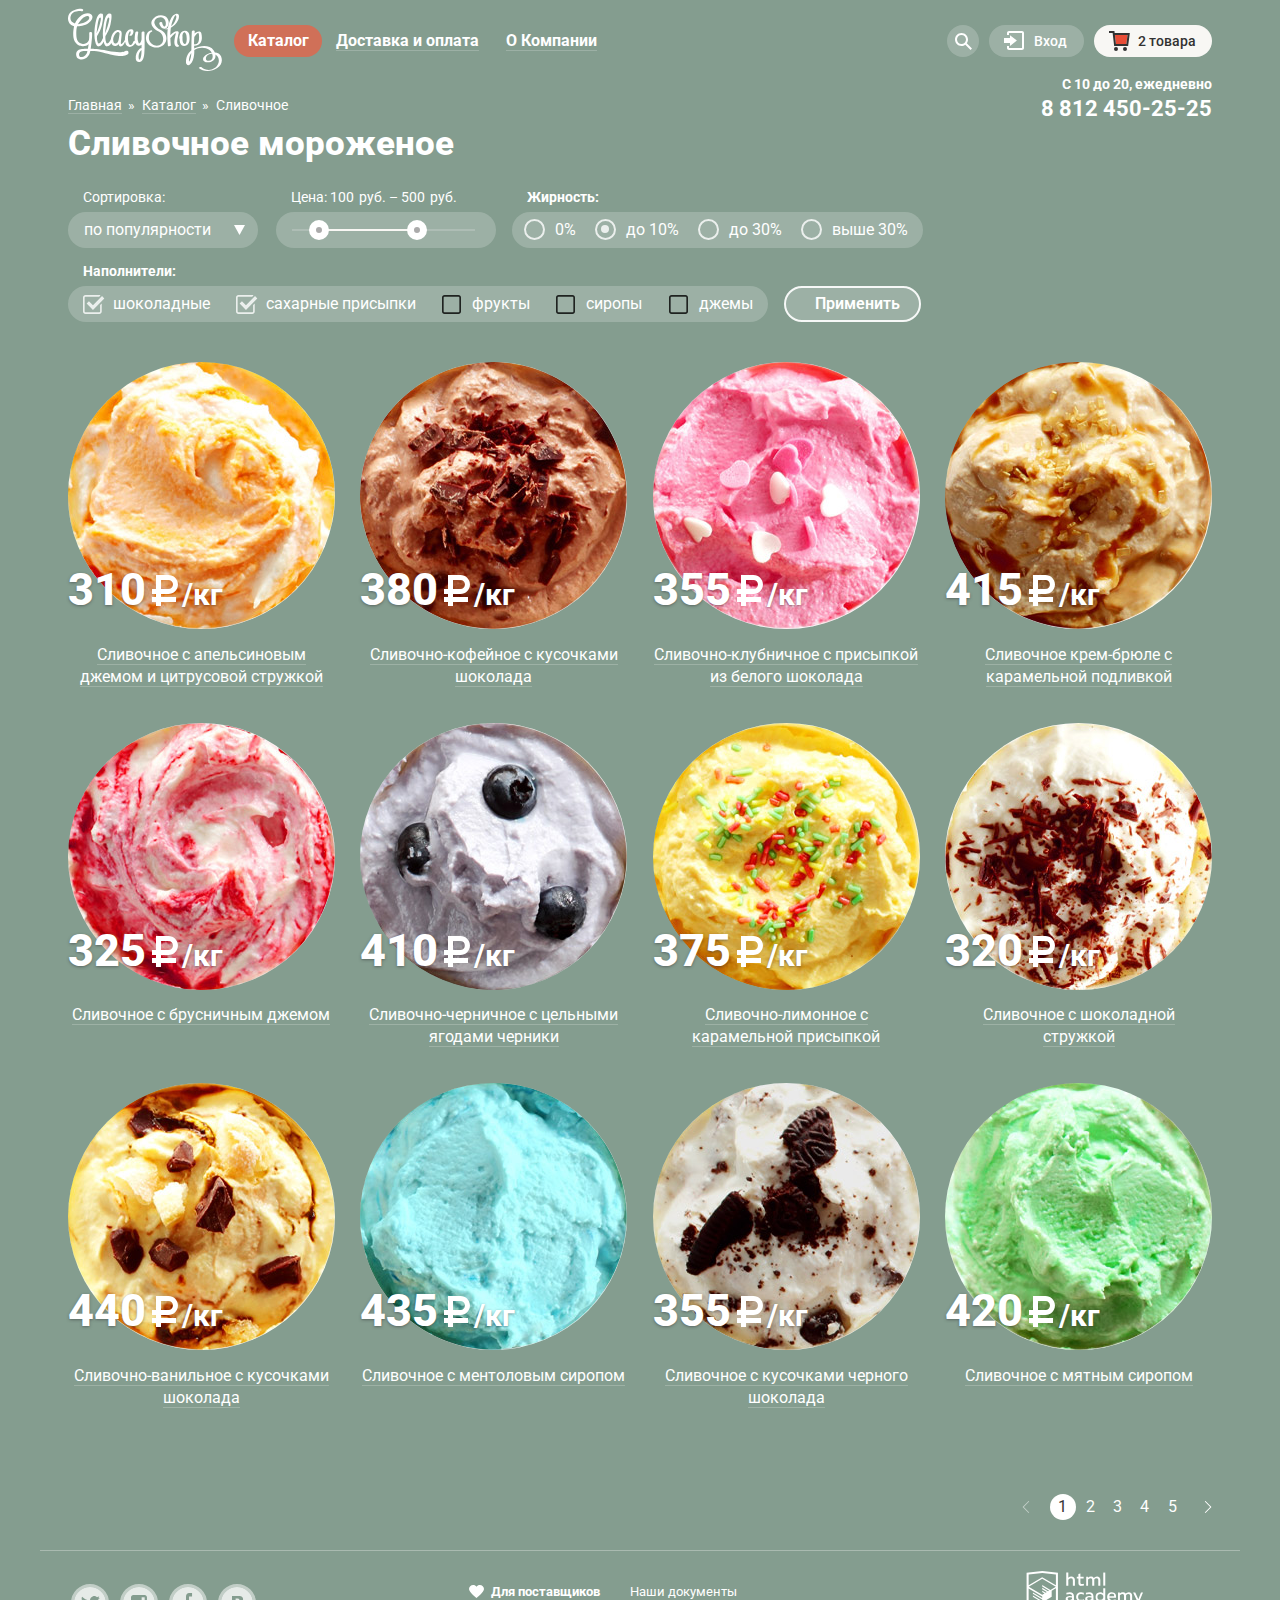
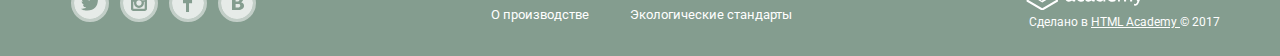
==== catalog.html @ 23036e8e "Updated the lightbox again" ====
<!DOCTYPE html>
<html lang="ru">

<head>
    <meta charset="UTF-8">
    <meta name="viewport" content="width=device-width, initial-scale=1.0">
    <meta http-equiv="X-UA-Compatible" content="ie=edge">
    <title>Глейси каталога товаров</title>
    <link rel="stylesheet" href="css/normalize.min.css">
    <link rel="stylesheet" href="css/style.css">
    <link href="https://fonts.googleapis.com/css?family=Roboto:400,500,700&amp;subset=cyrillic" rel="stylesheet">
</head>

<body class="catalog">
    <svg style="display: none">
        <defs>
            <symbol id="icon-search">
                <path d="M16.958,15.527L11.75,10.32C12.533,9.247,13,7.93,13,6.5C13,2.91,10.09,0,6.5,0S0,2.91,0,6.5
                                        S2.91,13,6.5,13c1.438,0,2.763-0.473,3.839-1.263l5.205,5.204L16.958,15.527z M6.5,11C4.019,11,2,8.981,2,6.5S4.019,2,6.5,2
                                        S11,4.019,11,6.5S8.981,11,6.5,11z" />
            </symbol>
            <symbol id="icon-login">
                <polygon points="6,14.875 12.917,9.5 6,4.125 6,7.042 -0.042,7.042 -0.042,11.959 6,11.959" />
                <path d="M18,0H5C3.9,0,3,0.9,3,2v2h2V2h13v15H5v-2H3v2c0,1.1,0.9,2,2,2h13c1.1,0,2-0.9,2-2V2C20,0.9,19.1,0,18,0z" />
            </symbol>
            <symbol id="icon-shopping-card">
                <polygon fill="#E84D37" points="5.888,4.031 6.922,13 17.372,13 18.548,4.031 " />
                <circle cx="6.984" cy="18" r="2" />
                <circle cx="15.984" cy="18" r="2" />
                <path d="M5.657,2.031L5.422,0H0v2h3.64l1.5,13h13.988l1.699-12.969H5.657z M17.372,13H6.922L5.888,4.031h12.66
                        L17.372,13z" />
            </symbol>
            <symbol id="icon-currency-rub">
                <path d="M11,21h7.451c5.247,0,9.5-4.253,9.5-9.5S23.698,2,18.451,2H11H7.379H6v14H2v5h4v3H2v5h4v4h5
                    v-4h15v-5H11V21z M11,7h7.451V6.97c2.501,0,4.529,2.028,4.529,4.53s-2.028,4.53-4.529,4.53V16H11V7z" />
            </symbol>
        </defs>
    </svg>
    <div class="site-wrapper">
        <header class="main-header">
            <div class="container">
                <nav class="main-nav">
                    <a href="index.html">
                        <img class="main-nav__logo" src="img/logo.svg" width="154" height="64" alt="Логотип GllacyShop">
                    </a>
                    <ul class="site-nav">
                        <li class="site-nav__item">
                            <a class="site-nav__link site-nav__link--current-page" href="catalog.html">
                                <span class="site-nav__link-text">Каталог</span>
                            </a>
                            <ul class="catalog-menu">
                                <li class="catalog__item">
                                    <a class="catalog__link-top" href="#">Новинки</a>
                                </li>
                                <li class="catalog__item">
                                    <a class="catalog__link catalog__link--onpage" href="#">Сливочное</a>
                                </li>
                                <li class="catalog__item">
                                    <a class="catalog__link" href="#">Щербеты</a>
                                </li>
                                <li class="catalog__item">
                                    <a class="catalog__link" href="#">Фруктовый лед</a>
                                </li>
                                <li class="catalog__item">
                                    <a class="catalog__link" href="#">Мелорин</a>
                                </li>
                            </ul>
                            <!-- END .catalog-menu -->
                        </li>
                        <!-- .END site-nav__menu-item -->
                        <li class="site-nav__item">
                            <a class="site-nav__link" href="#">
                                <span class="site-nav__link-text">Доставка и оплата</span>
                            </a>
                        </li>
                        <li class="site-nav__item">
                            <a class="site-nav__link" href="#">
                                <span class="site-nav__link-text">О Компании</span>
                            </a>
                        </li>
                    </ul>
                    <!-- END .site-nav -->
                    <ul class="user-nav">
                        <li class="user-nav__item">
                            <a href="#" class="user-nav__search">
                                <span class="visually-hidden">Открыть модальное окно поиска</span>
                                <svg class="icon-search" width="17px" height="17px">
                                    <use xlink:href="#icon-search"></use>
                                </svg>
                            </a>
                            <div class="user-nav__search-form">
                                <form action="#" class="site-search" method="get">
                                    <label for="site-search__input" class="visually-hidden">Поиск по сайту</label>
                                    <input class="site-search__input" id="site-search__input" type="text" placeholder="Что ищем?" name="search">
                                </form>
                            </div>
                        </li>
                        <!-- END .user-nav__item -->
                        <li class="user-nav__item">
                            <a class="user-nav__registration" href="#">
                                <svg class="icon-login" width="21px" height="19px">
                                    <use xlink:href="#icon-login"></use>
                                </svg>
                                Вход
                            </a>
                            <form action="#" class="user-nav__login" method="post">
                                <fieldset class="user-nav__fieldset">
                                    <legend class="visually-hidden">Логин - Регистрация</legend>
                                    <label for="user-nav__email" class="visually-hidden">Логин</label>
                                    <input class="user-nav__email" id="user-nav__email" type="email" name="email" placeholder="Электронная почта">
                                    <label for="user-nav__password" class="visually-hidden">Пароль</label>
                                    <input class="user-nav__password" id="user-nav__password" type="password" name="password" placeholder="Пароль">
                                    <div class="user-nav__action">
                                        <div>
                                            <button class="user-nav__send button user-nav__send--button" type="submit">Войти</button>
                                        </div>
                                        <div class="user-nav__links">
                                            <a class="user-nav__link" href="#">Забыли пароль?</a>
                                            <a class="user-nav__link" href="#">Новая регистрация</a>
                                        </div>
                                    </div>
                                    <!-- END .user-nav__action -->
                                </fieldset>
                            </form>
                            <!-- END .user-nav__login -->
                        </li>
                        <!-- END .user-nav__item -->
                        <li class="user-nav__item">
                                <a class="shopping-card shopping-card--full" href="#">
                                    <svg class="icon-shopping-card"  width="22px" height="20px">
                                        <use xlink:href="#icon-shopping-card"></use>
                                    </svg>
                                    2 товара
                                </a>
                                <form action="#" class="shopping-card__form" method="post">
                                    <ul class="shopping-card__list">
                                        <li class="shopping-card__item">
                                            <input type="hidden" name="product-id[]">
                                            <button class="shopping-card__item-remove">
                                                <span class="visually-hidden">Удалить из корзины</span>
                                            </button>
                                            <img class="shopping-card__item-img" src="img/icecream-small-1.jpg" width="33" height="33" alt="Пломбир с апельсиновым джемом">
                                            <div class="shopping-card__item-description">Пломбир с апельсиновым джемом</div>
                                            <div class="shopping-card__item-price-weight">1,5 кг х
                                                <span class="shopping-card__item-price-weight--rub">200 руб.</span>
                                            </div>
                                            <div class="shopping-card__item-price">300 руб.</div>
                                        </li>
                                        <li class="shopping-card__item">
                                            <input type="hidden" name="product-id[]">
                                            <button class="shopping-card__item-remove">
                                                <span class="visually-hidden">Удалить из корзины</span>
                                            </button>
                                            <img class="shopping-card__item-img" src="img/icecream-small-2.jpg" width="33" height="33" alt="Клубничный пломбир с присыпкой из белого шоколада">
                                            <span class="shopping-card__item-description">Клубничный пломбир с присыпкой из белого шоколада</span>
                                            <span class="shopping-card__item-price-weight">1,5 кг х
                                                <span class="shopping-card__item-price-weight--rub">300 руб.</span>
                                            </span>
                                            <span class="shopping-card__item-price">450 руб.</span>
                                        </li>
                                    </ul>
                                    <div class="shoping-card__totals">
                                        <div class="shoping-card__total">Итого: 750 руб.</div>
                                        <button class="shopping-card__order button" type="submit">Оформить заказ</button>
                                    </div>
                                </form>
                                <!-- END .shopping-card__form -->
                        </li>
                        <!-- END .user-nav__item -->
                    </ul>
                    <!-- END .user-nav -->
                </nav>
                <!-- END .main-nav -->
                <div class="contacts">
                    <p class="contacts__work-time">С 10 до 20, ежедневно</p>
                    <div class="contacts__container">
                        <ul class="bread-crumbs">
                            <li class="bread-crumbs__item">
                                <a class="bread-crumbs__link" href="index.html">Главная</a>
                            </li>
                            <li class="bread-crumbs__item">
                                <a class="bread-crumbs__link" href="catalog.html">Каталог</a>
                            </li>
                            <li class="bread-crumbs__item">Сливочное</li>
                        </ul>
                        <a class="contacts__phone-num"  href="tel:8-812-450-25-25">8 812 450-25-25</a>
                    </div>
                </div>
                <!-- END .bread-crumbs -->
                <!-- END .contacts -->
            </div>
            <!-- END .container -->
        </header>
        <!-- END .main-header -->
        <main class="container">
            <h1 class="catalog-header">Сливочное мороженое</h1>
            <form class="filters" action="#" method="get">
                <div class="filters-container">
                    <h2 class="visually-hidden">Фильтры товаров</h2>
                    <div class="filters__sort-order">
                        <label class="filter__sort-label" for="sort">Сортировка:</label>
                        <select class="filter__sort-select" id="sort" name="sort">
                            <option value="popularity" selected>по популярности</option>
                            <option value="price-asc">сначала недорогие</option>
                            <option value="price-desc">сначала дорогие</option>
                            <option value="fat-percentage">по жирности</option>
                        </select>
                    </div>
                    <!-- END .filters__sort-order -->
                    <div class="filters__price">
                        <div class="filters__price-header">Цена:
                            <input class="filters__header-price-min" type="text" value="100" name="header-price-min"> руб. –
                            <input class="filters__header-price-max" type="text" value="500" name="header-price-max"> руб.
                        </div>
                        <div class="filters__price-range">
                            <span class="filter__price-min" role="slider" aria-valuenow="100" aria-valuemin="1" aria-valuemax="1000" tabindex="0"></span>
                            <span class="filter__price-max" role="slider" aria-valuenow="500" aria-valuemin="1" aria-valuemax="1000" tabindex="0"></span>
                        </div>
                        <label class="visually-hidden">
                            Минимальная цена
                            <input type="hidden" name="price-min" value="100">
                        </label>
                        <label class="visually-hidden">
                            Максимальная цена
                            <input type="hidden" name="price-max" value="500">
                        </label>
                    </div>
                    <!-- END .filters__price -->
                    <div class="filters__fat-percentage fat-percentage">
                        <h2 class="fat-percentage__header">Жирность:</h2>
                        <div class="fat-percentage__container">
                            <input class="fat-percentage__radio visually-hidden" id="percentage0" type="radio" name="percentage" value="0" tabindex="-1">
                            <label class="fat-percentage__label" for="percentage0" tabindex="0">0%</label>
                            <input class="fat-percentage__radio visually-hidden" id="percentage10" type="radio" name="percentage" value="10" tabindex="-1"
                                checked>
                            <label class="fat-percentage__label" for="percentage10" tabindex="0">до 10%</label>
                            <input class="fat-percentage__radio visually-hidden" id="percentage30" type="radio" name="percentage" value="30" tabindex="-1">
                            <label class="fat-percentage__label" for="percentage30" tabindex="0">до 30%</label>
                            <input class="fat-percentage__radio visually-hidden" id="percentage31" type="radio" name="percentage" value="31" tabindex="-1">
                            <label class="fat-percentage__label" for="percentage31" tabindex="0">выше 30%</label>
                        </div>
                    </div>
                    <!-- END .filters__percentage -->
                    <div class="filters__ingredients ingredients">
                        <h2 class="ingredients__header">Наполнители:</h2>
                        <div class="ingredients__container">
                            <input class="ingredients__checkbox visually-hidden" id="chocolate" type="checkbox" name="ingredients[]" value="шоколадные"
                                tabindex="-1" checked>
                            <label class="ingredients__label" for="chocolate" tabindex="0">шоколадные</label>
                            <input class="ingredients__checkbox visually-hidden" id="sugar" type="checkbox" name="ingredients[]" value="сахарные присыпки"
                                tabindex="-1" checked>
                            <label class="ingredients__label" for="sugar" tabindex="0">сахарные присыпки</label>
                            <input class="ingredients__checkbox visually-hidden" id="fruits" type="checkbox" name="ingredients[]" value="фрукты" tabindex="-1">
                            <label class="ingredients__label" for="fruits" tabindex="0">фрукты</label>
                            <input class="ingredients__checkbox visually-hidden" id="sirope" type="checkbox" name="ingredients[]" value="сиропы" tabindex="-1">
                            <label class="ingredients__label" for="sirope" tabindex="0">сиропы</label>
                            <input class="ingredients__checkbox visually-hidden" id="jam" type="checkbox" name="ingredients[]" value="джемы" tabindex="-1">
                            <label class="ingredients__label" for="jam" tabindex="0">джемы</label>
                        </div>
                    </div>
                    <!-- END .filters__ingredients -->
                    <div class="filter__apply-container">
                        <button class="filter__apply" type="submit">Применить</button>
                    </div>
                </div>
            </form>
            <!-- END .filter -->
            <section class="products">
                <h2 class="visually-hidden">Каталог мороженого</h2>
                <ul class="products_list">
                    <li class="product__item">
                        <div class="product__content">
                            <img class="product__img" src="img/catalog-1-1.jpg" alt="Сливочное с апельсиновым джемом и цитрусовой стружкой" width="267"
                                height="267">
                            <p class="product__price">
                                <span class="product__price-text">310</span>
                                <svg class="icon-currency-rub">
                                    <use xlink:href="#icon-currency-rub"></use>
                                </svg>
                                <span class="product__weight">/кг</span>
                            </p>
                            <a class="product__link" href="#">
                                <span class="product__link--decor">Сливочное с апельсиновым джемом и цитрусовой стружкой</span>
                            </a>
                        </div>
                        <div class="product__lightbox">
                            <button class="button product__quick-view">Быстрый просмотр</button>
                        </div>
                    </li>
                    <!-- END .product -->
                    <li class="product__item">
                            <div class="product__content">
                            <img class="product__img" src="img/catalog-1-2.jpg" alt="Сливочно-кофейное с кусочками шоколада" width="267" height="267">
                            <p class="product__price">
                                <span class="product__price-text">380</span>
                                <svg class="icon-currency-rub">
                                    <use xlink:href="#icon-currency-rub"></use>
                                </svg>
                                <span class="product__weight">/кг</span>
                            </p>
                            <a class="product__link" href="#"><span class="product__link--decor">Сливочно-кофейное с кусочками шоколада</span></a>
                            </div>
                            <div class="product__lightbox">
                                <button class="button product__quick-view">Быстрый просмотр</button>
                            </div>
                        </li>
                        <!-- END .product -->
                        <li class="product__item">
                            <div class="product__content">
                            <img class="product__img" src="img/catalog-1-3.jpg" alt="Сливочно-клубничное с присыпкой из белого шоколада" width="267"
                                height="267">
                            <p class="product__price">
                                <span class="product__price-text">355</span>
                                <svg class="icon-currency-rub">
                                    <use xlink:href="#icon-currency-rub"></use>
                                </svg>
                                <span class="product__weight">/кг</span>
                            </p>
                            <a class="product__link" href="#"><span class="product__link--decor">Сливочно-клубничное с присыпкой из белого шоколада</span></a>
                            </div>
                            <div class="product__lightbox">
                                <button class="button product__quick-view">Быстрый просмотр</button>
                            </div>
                        </li>
                        <!-- END .product -->
                        <li class="product__item">
                            <div class="product__content">
                            <img class="product__img" src="img/catalog-1-4.jpg" alt="Сливочное крем-брюле с карамельной подливкой" width="267" height="267">
                            <p class="product__price">
                                <span class="product__price-text">415</span>
                                <svg class="icon-currency-rub">
                                    <use xlink:href="#icon-currency-rub"></use>
                                </svg>
                                <span class="product__weight">/кг</span>
                            </p>
                            <a class="product__link" href="#"><span class="product__link--decor">Сливочное крем-брюле с карамельной подливкой</span></a>
                            </div>
                            <div class="product__lightbox">
                                <button class="button product__quick-view">Быстрый просмотр</button>
                            </div>
                        </li>
                        <!-- END .product -->
                        <li class="product__item">
                                <div class="product__content">
                                <img class="product__img" src="img/catalog-2-1.jpg" alt="Сливочное с брусничным джемом" width="267" height="267">
                                <p class="product__price">
                                    <span class="product__price-text">325</span>
                                    <svg class="icon-currency-rub">
                                        <use xlink:href="#icon-currency-rub"></use>
                                    </svg>
                                    <span class="product__weight">/кг</span>
                                </p>
                                <a class="product__link" href="#"><span class="product__link--decor">Сливочное с брусничным джемом</span></a>
                                </div>
                                <div class="product__lightbox">
                                    <button class="button product__quick-view">Быстрый просмотр</button>
                                </div>
                            </li>
                            <!-- END .product -->
                            <li class="product__item">
                                <div class="product__content">
                                <img class="product__img" src="img/catalog-2-2.jpg" alt="Сливочно-черничное с цельными ягодами черники" width="267" height="267">
                                <p class="product__price">
                                    <span class="product__price-text">410</span>
                                    <svg class="icon-currency-rub">
                                        <use xlink:href="#icon-currency-rub"></use>
                                    </svg>
                                    <span class="product__weight">/кг</span>
                                </p>
                                <a class="product__link" href="#"><span class="product__link--decor">Сливочно-черничное с цельными ягодами черники</span></a>
                                </div>
                                <div class="product__lightbox">
                                    <button class="button product__quick-view">Быстрый просмотр</button>
                                </div>
                            </li>
                            <!-- END .product -->
                            <li class="product__item">
                                <div class="product__content">
                                <img class="product__img" src="img/catalog-2-3.jpg" alt="Сливочно-лимонное с карамельной присыпкой" width="267" height="267">
                                <p class="product__price">
                                    <span class="product__price-text">375</span>
                                    <svg class="icon-currency-rub">
                                        <use xlink:href="#icon-currency-rub"></use>
                                    </svg>
                                    <span class="product__weight">/кг</span>
                                </p>
                                <a class="product__link" href="#"><span class="product__link--decor">Сливочно-лимонное с карамельной присыпкой</span></a>
                                </div>
                                <div class="product__lightbox">
                                    <button class="button product__quick-view">Быстрый просмотр</button>
                                </div>
                            </li>
                            <!-- END .product -->
                            <li class="product__item">
                                <div class="product__content">
                                <img class="product__img" src="img/catalog-2-4.jpg" alt="Сливочное с шоколадной стружкой" width="267" height="267">
                                <p class="product__price">
                                    <span class="product__price-text">320</span>
                                    <svg class="icon-currency-rub">
                                        <use xlink:href="#icon-currency-rub"></use>
                                    </svg>
                                    <span class="product__weight">/кг</span>
                                </p>
                                <a class="product__link" href="#"><span class="product__link--decor">Сливочное с шоколадной стружкой</span></a>
                                </div>
                                <div class="product__lightbox">
                                    <button class="button product__quick-view">Быстрый просмотр</button>
                                </div>
                            </li>
                            <!-- END .product -->
                              <!-- END .product -->
                    <li class="product__item">
                            <div class="product__content">
                            <img class="product__img" src="img/catalog-3-1.jpg" alt="Сливочно-ванильное с кусочками шоколада" width="267" height="267">
                            <p class="product__price">
                                <span class="product__price-text">440</span>
                                <svg class="icon-currency-rub">
                                    <use xlink:href="#icon-currency-rub"></use>
                                </svg>
                                <span class="product__weight">/кг</span>
                            </p>
                            <a class="product__link" href="#"><span class="product__link--decor">Сливочно-ванильное с кусочками шоколада</span></a>
                            </div>
                            <div class="product__lightbox">
                                <button class="button product__quick-view">Быстрый просмотр</button>
                            </div>
                        </li>
                        <!-- END .product -->
                        <li class="product__item">
                            <div class="product__content">
                            <img class="product__img" src="img/catalog-3-2.jpg" alt="Сливочноe с ментоловым сиропом" width="267" height="267">
                            <p class="product__price">
                                <span class="product__price-text">435</span>
                                <svg class="icon-currency-rub">
                                    <use xlink:href="#icon-currency-rub"></use>
                                </svg>
                                <span class="product__weight">/кг</span>
                            </p>
                            <a class="product__link" href="#"><span class="product__link--decor">Сливочноe с ментоловым сиропом</span></a>
                            </div>
                            <div class="product__lightbox">
                                <button class="button product__quick-view">Быстрый просмотр</button>
                            </div>
                        </li>
                        <!-- END .product -->
                        <li class="product__item">
                            <div class="product__content">
                            <img class="product__img" src="img/catalog-3-3.jpg" alt="Сливочное с кусочками черного шоколада" width="267" height="267">
                            <p class="product__price">
                                <span class="product__price-text">355</span>
                                <svg class="icon-currency-rub">
                                    <use xlink:href="#icon-currency-rub"></use>
                                </svg>
                                <span class="product__weight">/кг</span>
                            </p>
                            <a class="product__link" href="#"><span class="product__link--decor">Сливочное с кусочками черного шоколада</span></a>
                            </div>
                            <div class="product__lightbox">
                                <button class="button product__quick-view">Быстрый просмотр</button>
                            </div>
                        </li>
                        <!-- END .product -->
                        <li class="product__item">
                            <div class="product__content">
                            <img class="product__img" src="img/catalog-3-4.jpg" alt="Сливочное с мятным сиропом" width="267" height="267">
                            <p class="product__price">
                                <span class="product__price-text">420</span>
                                <svg class="icon-currency-rub">
                                    <use xlink:href="#icon-currency-rub"></use>
                                </svg>
                                <span class="product__weight">/кг</span>
                            </p>
                            <a class="product__link" href="#"><span class="product__link--decor">Сливочное с мятным сиропом</span></a>
                            </div>
                            <div class="product__lightbox">
                                <button class="button product__quick-view">Быстрый просмотр</button>
                            </div>
                        </li>
                        <!-- END .product -->

                </ul>
                <!-- END .products -->
            </section>
            <!-- END .catalog -->
            <div class="pagination-container">
                <ul class="pagination">
                    <li class="pagination__item pagination__item--active">
                        <a class="pagination__link pagination__prev" href="#">&nbsp;</a>
                    </li>
                    <li class="pagination__item pagination__item--active">
                        <a class="pagination__link pagination__link--active" href="#">1</a>
                    </li>
                    <li class="pagination__item">
                        <a class="pagination__link" href="#">2</a>
                    </li>
                    <li class="pagination__item">
                        <a class="pagination__link" href="#">3</a>
                    </li>
                    <li class="pagination__item">
                        <a class="pagination__link" href="#">4</a>
                    </li>
                    <li class="pagination__item">
                        <a class="pagination__link" href="#">5</a>
                    </li>
                    <li class="pagination__item">
                        <a class="pagination__link pagination__next" href="#">&nbsp;</a>
                    </li>
                </ul>
                <!-- END .pagination -->
            </div>
        </main>
        <!-- END .container -->
        <footer class="main-footer container">
            <ul class="social">
                <li class="social__item">
                    <a class="social__link" href="vk.com">
                        <span class="visually-hidden">Twitter</span>
                        <img class="social-icon" src="img/twitter.svg" alt="twitter icon" width="32" height="32">
                    </a>
                </li>
                <li class="social__item">
                    <a class="social__link" href="instagram.com">
                        <span class="visually-hidden">Instagram</span>
                        <img class="social-icon" src="img/instagram.svg" alt="instagram icon" width="32" height="32">
                    </a>
                </li>
                <li class="social__item">
                    <a class="social__link" href="facebook.com">
                        <span class="visually-hidden">Facebook</span>
                        <img class="social-icon" src="img/facebook.svg" alt="facebook icon" width="32" height="32">
                    </a>
                </li>
                <li class="social__item">
                    <a class="social__link" href="blogger.com">
                        <span class="visually-hidden">Blogger</span>
                        <img class="social-icon" src="img/blogger.svg" alt="blogger icon" width="32" height="32">
                    </a>
                </li>
            </ul>
            <!-- END .social -->
            <div class="about-us">
                <div class="about-us__column">
                    <a class="about-us__link about-us__text--vendor" href="#">Для поставщиков</a>
                    <a class="about-us__link" href="#">О производстве</a>
                </div>
                <div class="about-us__column">
                    <a class="about-us__link" href="#">Наши документы</a>
                    <a class="about-us__link" href="#">Экологические стандарты</a>
                </div>
            </div>
            <!-- END .about-us -->
            <div class="copyright">
                <a class="copyright__logo" href="https://htmlacademy.ru/intensive/htmlcss">
                    <img class="copyright__img" src="img/htmlacademy.svg" width="122" height="39" alt="HTML Academy logo">
                </a>
                <p class="copyright__text">Сделано в
                    <a class="copyright__link" href="https://htmlacademy.ru/intensive/htmlcss">HTML Academy </a>&copy; 2017</p>
            </div>
            <!-- END .copyright -->
        </footer>
        <!-- END .main-footer -->
        <script src="js/script.min.js"></script>
    </div>
    <!-- END .site-wrapper -->
</body>

</html>
---- css/style.css ----
/**
* General
*/
* {
    box-sizing: border-box;
}

body {
    font-family: "Roboto", Arial, Helvetica, sans-serif;
}

img {
    max-width: 100%;
    height: auto;
}

.site-wrapper {
    max-width: 1200px;
    margin: 0 auto;
}

.site-background1 {
    background: url('../img/icecream1-banner.png') no-repeat top center;
    background-color: #849d8f;
    transition: background-image .5s ease,background-color .5s ease;
}

.site-background2 {
    background: url('../img/icecream2-banner.png') no-repeat top center;
    background-color: #8996a6;
    transition: background-image .5s ease,background-color .5s ease;
}

.site-background3 {
    background: url('../img/icecream3-banner.png') no-repeat top center;
    background-color: #9d8b84;
    transition: background-image .5s ease,background-color .5s ease;
}

.catalog {
    background-color: #849d8f;
}

.visually-hidden:not(:focus):not(:active),
input[type="checkbox"].visually-hidden,
input[type="radio"].visually-hidden {
    position: absolute;

    width: 1px;
    height: 1px;
    margin: -1px;
    border: 0;
    padding: 0;

    white-space: nowrap;

    clip-path: inset(100%);
    clip: rect(0, 0, 0, 0);
    overflow: hidden;
}

.container {
    padding: 0 2.3%;
}

.button {
    font-weight: bold;
    color: #fff;
    text-decoration: none;
    border-radius: 35px;
    display: inline-block;
    text-shadow: 0 2px 5px rgba(160,32,11,.76);
    background: #f26843;
    background: linear-gradient(to bottom,#f26843 0%,#e74a35 100%);
    box-shadow: 0 2px 2px rgba(172,16,0,.64);
    border: 0;
    cursor: pointer;
}

.button:hover {
    background: linear-gradient(to bottom,#f58669 0%,#ec6f5e 100%);
    box-shadow: 0 2px 2px #ac1000;
}

.button:active {
    background: linear-gradient(to bottom,#d84732 0%,#e1613e 100%);
    box-shadow: inset 0 2px 2px #ac1000;
}

/**
* Header
*/
.main-header {
    padding-top: 6px;
}

.main-header .container {
    display: flex;
    flex-direction: column;
}

/**
* Logo
*/
.main-nav {
    display: flex;
    align-content: center;
}

.main-nav__logo {
    width: 154px;
    height: 64px;
    margin-right: 12px;
    margin-top: 2px;
}

/**
* Site navigation
*/
.site-nav, 
.catalog-menu,
.user-nav {
    list-style: none;
    padding: 0;
    margin: 0;
    /*list-style-image: url(data:0);*/
}

.site-nav {
    width: 400px;
    font-size: 16px;
    line-height: 18px;
    font-weight: bold;
    display: flex;
    align-items: center;
}

.site-nav__link {
    color: #fff;
    text-decoration: none;
    padding: 7px 13px 7px 14px;
    border-radius: 25px;
    display: block;
}

.catalog__link--onpage {
    color: #fff;
    background: #d07058;
}

.site-nav__link-text {
    border-bottom: 1px solid rgba(255, 255, 255, 0.2);
}

.site-nav__item {
    position: relative;
    padding: 15px 0;
}

.site-nav__item:hover .site-nav__link {
    color: #323232;
    background-color: rgba(248, 247, 244, 0.988);
    text-decoration: none;
}

.site-nav__link:active {
    color: #323232;
    background-color: rgba(248, 247, 244, 0.988);
    padding: 7px 13px;
    border-radius: 25px;
    text-decoration: none;
    box-shadow: inset 0 2px 1px #696969;
}


.catalog .site-nav__link--current-page {
    background-color: #d07058;
    color: #fff;
}

.site-nav__link--current-page .site-nav__link-text {
    border: 0;
}

.catalog-menu {
    width: 143px;
    position: absolute;
    font-size: 14px;
    line-height: 16px;
    background-color: #f8f7f4;
    box-shadow: 0px 20px 20px 0px rgba(0, 0, 0, 0.4);
    top: 55px;
    left: -8px;
    border-radius: 5px;
    z-index: 2;
    padding-bottom: 8px;
    display: none;
}

.site-nav__item:hover .catalog-menu,
 .site-nav__item--active .catalog-menu
{
    display: block;
}

.catalog__link-top,
.catalog__link {
    display: block;
    font-size: 14px;
    line-height: 16px;
    text-decoration: none;
    color: #323232;
}

.catalog__link-top {
    font-weight: 700;
    padding: 9px 0 12px 0px;
    border-bottom: 1px solid #d1d0ce;
    margin: 0 11px;
    padding-left: 9px;
}

.catalog .catalog__link-top  {
    border-bottom: 0;
}

.catalog__link {
    font-weight: 400;
    padding: 8px 20px 8px 20px;
}


.catalog__link:hover {
    background-color: #fbded7;
}

.catalog__link:active {
    background-color: #f6b5a5;
}

/**
* User navigation
*/
.user-nav {
    display: flex;
    margin-left: auto;
    align-items: center;
}

.user-nav__item {
    font-size: 0;
    padding: 15px 0;
    position: relative;
}

.user-nav__item:nth-of-type(2) {
    margin: 0 10px;
}

.user-nav__search {
    border-radius: 50%;
    width: 32px;
    height: 32px;
    display: inline-block;
    background-color: rgba(255, 255, 255, 0.2);
    border: 0;
    position: relative;
    text-align: center;
    vertical-align: center;
}

.user-nav__item:hover .user-nav__search {
    background-color: #f8f7f4;
}

.user-nav__item:hover  .icon-search {
    fill: #000;
}

.icon-search {
    position: absolute;
    left: 8px;
    top: 8px;
    fill: #fff;
}

.user-nav__search-form {
    position: absolute;
    width: 340px;
    top: 55px;
    left: -305px;
    padding: 20px 15px;
    background-color: #f8f7f4;
    border-radius: 5px;
    display: none;
    box-shadow: 0px 20px 20px 0px rgba(0, 0, 0, 0.4);
    font-size: 14px;
    line-height: 24px;
}

.user-nav__item:hover .user-nav__search-form,
.user-nav__item--active .user-nav__search-form {
    display: block;
}

.site-search__input {
    width: 100%;
    padding: 9px 15px;
    border-radius: 5px;
    border: 1px solid #d3d3d2;
}

.site-search__input:hover {
    border-color: #c7c6c5;
    -webkit-box-shadow: inset 0 0 0 1px #c7c6c5;
    box-shadow: inset 0 0 0 1px #c7c6c5;
}


.user-nav__registration {
    display: block;
    padding: 8px 17px 8px 45px;;
    font-size: 14px;
    line-height: 16px;
    font-weight: 500;
    color: #fff;
    border-radius: 20px;
    background-color: rgba(255, 255, 255, 0.2);
    text-decoration: none;
    position: relative;
}

.user-nav__item:hover .user-nav__registration {
    color: #323232;
    background-color: #f7f6f3
}

.user-nav__item:hover .icon-login {
    fill: #000;
}

.icon-login {
    position: absolute;
    fill: #fff;
    left: 15px;
    top: 6px;
}

.user-nav__login {
    position: absolute;
    top: 55px;
    left: -186px;
    width: 278px;
    padding: 20px 17px 20px 19px;
    background-color: #f8f7f4;
    border-radius: 5px;
    color: #fff;
    z-index: 1;
    display: none;
}

.user-nav__item--active .user-nav__login,
.user-nav__item:hover .user-nav__login {
    display: block;
}

.user-nav__fieldset {
    border: 0;
    padding: 0;
}

.user-nav__email,
.user-nav__password {
    padding: 9px 14px;
    width: 100%;
    border-radius: 5px;
    border: 1px solid  #d3d3d2;
    font-size: 14px;
    margin-bottom: 20px;
}

.user-nav__email:hover,
.user-nav__password:hover {
    border-color: #c7c6c5;
    -webkit-box-shadow: inset 0 0 0 1px #c7c6c5;
    box-shadow: inset 0 0 0 1px #c7c6c5;
}

.user-nav__action {
    display: flex;
}

.user-nav__send--button {
    padding: 10px 25px;
    margin-right: 10px;
    font-size:18px;
    line-height: 24px;
}

.user-nav__links {
    font-size: 13px;
    line-height: 24px;
    margin-top: -5px;
}

.user-nav__link {
    display: block;
    color: #323232;
    text-decoration: none;
}

.user-nav__remainder,
.user-nav__new-reg {
    border-bottom: 1px solid #adacaa;
}

.user-nav__remainder:hover,
.user-nav__remainder:active,
.user-nav__new-reg:hover,
.user-nav__new-reg:active {
    color: #e84d37;
    border-bottom: 1px solid #e84d37;
}
 
.shopping-card {
    display: block;
    color: #fff;
    background-color: rgba(255, 255, 255, 0.2);
    padding: 8px 16px 8px 44px;
    border-radius: 20px;
    border: 0;
    font-size: 14px;
    line-height: 16px;
    font-weight: 500;
    text-decoration: none;
    position: relative;
    text-decoration: none;
    color: #fff;
}

.user-nav__item:hover .shopping-card,
.shopping-card--full {
    background-color: #f8f7f4;
    color: #323232;
}

.user-nav__item:hover .icon-shopping-card,
.shopping-card--full .icon-shopping-card {
    fill: #323232;
}

.icon-shopping-card {
    position: absolute;
    top: 6px;
    left: 15px;
    fill: #fff;
}

.shopping-card__form {
    position: absolute;
    width: 540px;
    right: 0;
    top: 55px;
    background-color: #f8f7f4;
    border-radius: 5px;
    display: none;
    padding: 20px 15px
}

.user-nav__item--active .shopping-card__form,
.user-nav__item:hover .shopping-card__form {
    display: block;
}

.shopping-card__list {
    margin: 0;
    padding: 0;
    list-style: none;
}

.shopping-card__item {
    display: flex;
    align-items: center;
    font-size: 13px;
    line-height: 16px;
    color: #323232;
    margin-bottom: 20px;
}

.shopping-card__item:last-of-type {
    border-bottom: 1px solid #cacac7;
    padding-bottom: 20px;
}


.shopping-card__item-remove {
    width: 13px;
    height: 13px;
    background-color: #f8f7f4;
    border: 0;
    margin-right: 10px;
    position: relative;
    cursor: pointer;
}

.shopping-card__item-remove:before,  .shopping-card__item-remove:after  { 
    content: "";
    position: absolute;
    display: block;
    top: 6px;
    left: 0;
    width: 13px;
    height: 2px;;
    background-color: #000;
}

.shopping-card__item-remove:before {
    transform: rotate(45deg);
}

.shopping-card__item-remove:after  { 
    transform: rotate(-45deg);
}

.shopping-card__item-description {
    width: 220px;
    margin-right: 30px;
}

.shopping-card__item-img {
    margin-right: 13px;
}

.shopping-card__item-price-weight {
    width: 100px;
    margin-right: 25px;
}

.shopping-card__item-price-weight--rub {
    color: #999;
}

.shopping-card__total {
    font-size: 15px;
    font-weight: 800;
    line-height: 18px;
    color: #323232;

}

.shoping-card__totals {
    display: flex;
    justify-content: flex-end;
    flex-direction: column;
    align-items: flex-end;
}

.shoping-card__total {
    margin-bottom: 15px;
    font-size: 15px;
    line-height: 18px;
    font-weight: 700;
}

.shopping-card__order {
    font-size: 18px;
    line-height: 24px;
    padding: 9px 16px;
}

/**
* Contacts
*/
.contacts {
    color: #fff;
    text-align: right;
}

.contacts__work-time {
    font-size: 14px;
    line-height: 16px;
    font-weight: 700;
    margin: 0 0 5px 0;
}

.contacts__container {
    display: flex;
}

.contacts__phone-num {
    font-size: 22px;
    font-weight: bold;
    margin: 0;
    line-height: 24px;
    margin-left: auto;
    color: #fff;
    text-decoration: none;
}

/*
* Main
*/
.slider {
    height: 530px;
    display: flex;
    flex-direction: column;
    align-items: center;
    justify-content: flex-end;
    position: relative;
}

.slider__nav {
    position: absolute;
    width: 80px;
    left: 28px;
    bottom: 61px;
}

.slider__promo {
    list-style: none;
    padding: 0;
    width: 680px;
    margin: 0 auto 30px auto;
    text-align: center;
}

.slider__text {
    font-size: 60px;
    line-height: 60px;
    font-weight: 700;
    color: #fff;
    display: none;
}

.site-background1 .slider__text1,
.site-background2 .slider__text2,
.site-background3 .slider__text3 {
    display: block;
}


.slider__list {
    list-style: none;
    padding: 0;
    margin: 0;
    display: flex;
    justify-content: space-between;
}

.slider__label {
    display: inline-block;
    width: 20px;
    height: 20px;
    border: 2px solid #fff;
    border-radius: 50%;
    position: relative;
    cursor: pointer;
}

.slider__label:hover {
    background: rgba(248, 247, 244, 0.4)
}

.slider__label:active {
    background: rgba(248, 247, 244, 0.4)
}

.slider__radio-button:checked + .slider__label:after {
    position: absolute;
    content: "";
    width: 20px;
    height: 20px;
    border-radius: 50%;
    top: -2px;
    left: -2px;
    background-color: #fff;
}

.slider__link {
    font-size: 40px;
    margin-bottom: 42px;
}

.slider__link--button {
    padding: 9px 40px 10px 40px;
    font-size: 32px;
    line-height: 44px;
    font-weight: 700;
}

/**
* Banner
*/
.promotions {
    display: flex;
    list-style: none;
    padding: 0;
    margin: 0 0 40px 0;
}

.promotion__item {
    padding: 15px 18px 0 20px;
    height: 230px;
    width: 560px;
    display: flex;
    flex-direction: column;
    border-radius: 15px;
}

.promotion__item:first-child {
    margin-right: 1.1%;
}

.promotion__item:last-child {
    margin-left: 1.1%;
}

.promotion__header,
.promotion__text {
    color: #fff;
}

.promotion__header {
    font-size: 35px;
    line-height: 41px;
    font-weight: 700;
    margin: 0 0 14px 0;
}

.promotion__text {
    font-size: 18px;
    line-height: 22px;
    font-weight: 700;
    margin: 0 0 45px 0; 
}

.promotion__link {
    font-size: 18px;
    line-height: 24px;
    font-weight: 700;
    align-self: flex-end;
    padding: 9px 24px 13px 21px;
}

.promotion__item--paspberry {
    background: #ff0000;
    background: url('../img/banner1.jpg') no-repeat;
}

.promotion__item--chocolate {
    background: #784d3f;
    background: url('../img/banner2.jpg') no-repeat;
}

/**
* Bestsellers
*/
.best-sellers__list {
    display: flex;
    justify-content: space-between;
    margin: 0 0 35px 0;
    padding: 0;
    list-style: none;
    text-align: center;
}
.best-sellers__item {
    width: 267px;
    position: relative;
}

.best-sellers__item::before {
    content: "";
    width: 65px;
    height: 65px;
    display: block;
    position: absolute;
    background: url('../img/hit.svg') no-repeat;
    z-index: 1;
}

.best-sellers__image {
    border-radius: 50%;
    margin-bottom: 7px;
}

.best-sellers__price {
    color: #fff;
    margin: 0;
    position: absolute;
    top: 205px;
    font-size: 0;
}

.best-sellert__price-font {
    font-size: 45px;
    line-height: 45px;
    font-weight: 700;
    text-shadow: 0px 1px 3px rgba(49, 50, 53, 0.5);
}

.icon-currency-rub {
    width: 36px;
    height: 36px;
    fill: #fff;
    position: relative;
    top: 4px;
    left: 4px;
}

.best-sellers__weight {
    font-size: 30px;
    line-height: 45px;
    font-weight: 700;
    text-shadow: 0px 1px 3px rgba(49, 50, 53, 0.5);
}

.best-sellers__link {
    color: #fff;
    font-size: 16px;
    line-height: 22px;
    font-weight: 600;
    text-decoration: none;
    margin-bottom: 5px;
    display: inline-block;
    position: relative;
    z-index: 1;
}

.best-sellers__link:hover,
.best-sellers__link:active {
    color: #ffbc9e;
}

.best-sellers__link--decor {
    border-bottom: 1px solid rgba(255, 255, 255, 0.2);
}

.best-sellers__item:hover::after {
    content: "";
    position: absolute;
    display: block;
    width: 104%;
    height: 107%;
    margin-top: -3%;
    margin-left: -2%;
    padding-bottom: 60px;
    background-color: rgba(255,255,255,.2);
    border-radius: 5px;
    box-shadow: 0 20px 20px rgba(0,0,0,.4);
    top: 0;
}

.best-sellers__lightbox {
    display: none;
    z-index: 1;
    position: absolute;
    left: 28px;
}

.best-sellers__item:hover .best-sellers__lightbox {
    display: block;
}

.best-sellers__quick-view {
    bottom: 15px;
    font-size: 18px;
    line-height: 24px;
    font-weight: 800;
    padding: 11px 18px;
}

/**
* Shop-info
*/
.shop-info {
    margin-bottom: 40px;
}

.shop-info__items {
    background: #eadec4;
    background: url(../img/waffles.jpg);
    border-radius: 15px;
    padding: 22px 20px 24px 20px;
    display: flex;
    flex-wrap: wrap;
    justify-content: space-between;
}

.shop-info__header {
    font-size: 24px;
    line-height: 30px;
    font-weight: 600;
    margin: 0;
}

.shop-info__item {
    width: 540px;
    padding: 22px 0 0 59px;
    margin: 0;
    position: relative;
    font-size: 16px;
    line-height: 22px;
}

.shop-info__item:after {
    content: "";
    display: block;
    width: 50px;
    height: 50px;
    position: absolute;
    top: 10px;
    left: 2px;
}

.shop-info__item:nth-of-type(1)::after {
    background: url('../img/icecream.svg') no-repeat;
}

.shop-info__item:nth-of-type(2)::after {
    background: url('../img/cow.svg') no-repeat;
}

.shop-info__item:nth-of-type(3)::after {
    background: url('../img/leaf.svg') no-repeat;
}

.shop-info__item:nth-of-type(4)::after {
    background: url('../img/thermometer.svg') no-repeat;
}

/**
* Info block
*/
.info-block {
    display: flex;
    justify-content: space-between;
    margin-bottom: 40px;
}

.info-block__header {
    font-size: 16px;
    font-weight: 600;
    line-height: 22px;
    color: #5a5a5a;
    margin: 0 0 5px 0;
}

.news__header {
    color: #353535;
    font-size: 24px;
    line-height: 30px;
    font-weight: 800;
    text-decoration: none;
    border-bottom: 1px solid #323232;
}

.news__header:hover,
.news__header:active {
    color: #e84d37;
    border-bottom: 1px solid #e84d37;
}

.news,
.subscribe {
    width: 560px;
    height: 220px;
    border-radius: 15px;
}

.news {
    padding: 23px 220px 30px 22px;
    background: #5a5a5a;
    background: url('../img/news.jpg') no-repeat;
}

.subscribe {
    background: url('../img/mail.jpg') no-repeat;
    padding: 5px;
}

.subscribe__container {
    padding: 30px 15px 27px 22px;
    background-color: #f8f7f4;
    border-radius: 25px;
    min-height: 100%;
}

.subscribe__input {
    padding: 9px 15px;
    font-size: 16px;
    line-height: 24px;
    border-radius: 5px;
    border: 1px solid #d3d3d2;
    margin-right: 9px;
    width: 367px;
}

.subscribe__input:hover {
    border-color: #c7c6c5;
    -webkit-box-shadow: inset 0 0 0 1px #c7c6c5;
    box-shadow: inset 0 0 0 1px #c7c6c5;
}

.subscribe__text {
    color: #5a5a5a;
    font-size: 16px;
    line-height: 22px;
    margin: 0 0 33px 0;
}

.subscribe__action--button {
    padding: 8px 15px 12px 20px;
    font-size: 18px;
    line-height: 24px;
    font-weight: 800;
}
/**
* Map
*/
.map {
    width: 1200px;
    height: 430px;
    position: relative;
    background: #ebe5c8;
    background: url('../img/map.jpg') no-repeat;
    margin: 0 auto;
}

.map__pin {
    position: absolute;
    top: 140px;
    left: 267px;
}


/**
* Feed-back
*/
.feed-back {
    position: absolute;
    right: 23px;
    top: 60px;
    background-color: #fff;
    border-radius: 25px;
    padding: 30px 25px;
    width: 305px;
    height: 305px;
}

.feed-back__title {
    font-size: 14px;
    line-height: 20px;
    color: #323232;
    font-weight: normal;
    margin: 0;
}

.feed-back__address {
    font-size: 18px;
    line-height: 24px;
    font-weight: bold; 
    font-style: normal;
    margin-bottom: 20px;
}

.feed-back__phone-text {
    font-size: 14px;
    line-height: 20px;
    color: #323232;
    margin-bottom: 25px;
}

.feed-back__order-text {
    margin-bottom: 7px;
}

.feed-back__phone {
    font-size: 18px;
    color: #323232;
    font-weight : bold;
    text-decoration: none; 
}

.feed-back__open-time {
    margin: 0;
}

.feed-back--button {
    font-size: 18px;
    line-height: 24px;
    padding: 11px 28px;
}

/**
* Footer
*/
.main-footer {
    padding: 25px 20px 25px 20px;
    display: flex;
    border-top: 1px solid rgba(255, 255, 255, 0.3);
}

.social {
    width: 406px;
    margin: 0;
    padding: 0;
    list-style: none;
    display: flex;
    justify-content: space-between;
    align-items: center;
    font-size: 0;
}

.social__item {
    position: relative;
    width: 38px;
    height: 38px;
    margin-left: 11px;
    border: 3px solid rgba(255, 255, 255, 0.5);
    text-align: center;
    border-radius: 50%;
}

.social__item:last-child {
    margin-right: auto;
}

.social__link {
    display: inline-block;
    opacity: 0.8;
}

.social__link:hover {
    opacity: 1;
}

.social__link:active {
    opacity: 1;
}

.about-us {
    width: 500px;
    margin: 0;
    padding: 0;
    list-style: none;
    display: flex;
    flex-wrap: wrap;
    align-items: center;
    margin-left: 20px;
}

.about-us__column {
    display: flex;
    flex-direction: column;
}

.about-us__column:first-child {
    padding-left: 25px;
    position: relative;
    background: url('../img/heart.svg') no-repeat 3px 2px;
}

.about-us__column:last-child {
    margin-left: 30px;
}

.about-us__link {
    color: #fff;
    font-size: 13px;
    line-height: 18px;
    font-weight: 400;
    text-decoration: none;
}

.about-us__text {
    border-bottom: 1px solid rgba(255, 255, 255, 0.2);
}

.about-us__text--vendor {
    font-weight: 700;
}

.about-us__link:hover,
.about-us__link:active {
    color: #ffbc9e;
}


.about-us__link:first-child {
    margin-bottom: 5px;
}

.copyright {
    width: 294px;
    color: #fefefe;
    font-size: 12px;
    text-align: left;
}

.copyright__logo {
    display: inline-block;
    text-align: left;
}
.copyright__img {
    height: 39px;
    margin-top: -5px;
    margin-left: 80px;
}

.copyright__text {
    text-align: right;
    margin: 0;
}

.copyright__link {
    color: #fefefe;
    font-size: 12px;
    line-height: 18px;
}

.copyright__link:hover,
.copyright__link:active {
    color: #ffbc9e;
}

/**
* Feed-back modal
*/
.feed-back-modal {
    position: fixed;
    top: 0;
    left: 0;
    width: 100%;
    height: 100%;
    background: rgba(0, 0, 0, 0.5);
    z-index: 2;
}

.feed-back-modal__form {
    position: fixed;
    top: 50%;
    left: 50%;
    transform: translate(-50%, -50%);
    min-width: 480px;
    min-height: 485px;
    background-color: #f8f7f4;
    padding: 20px 25px;
    border-radius: 10px;
}

.feed-back__container {
    position: relative;
}

.feed-back-modal__fieldset {
    border: 0;
    margin: 0;
    padding: 0;
    display: flex;
    position: relative;
}

.feed-back-modal__legend {
    font-size: 24px;
    line-height: 28px;
    font-weight: 800;
    margin-bottom: 20px;
}

.feed-back-modal__user-name,
.feed-back-modal__email {
    width: 266px;
    margin-bottom: 20px;
    border: 1px solid #d3d3d2;
    border-radius: 5px;
    font-size: 16px;
    line-height: 24px;
    padding: 9px 15px;
    color: #999999;
}

.feed-back__text {
    width: 427px;
    border: 1px solid #d3d3d2;
    border-radius: 5px;
    padding: 9px 15px;
    color: #999999;
    margin-bottom: 25px;
}

.feed-back-modal__user-name:hover,
.feed-back-modal__email:hover, 
.feed-back__text:hover {
    border-color: #c7c6c5;
    -webkit-box-shadow: inset 0 0 0 1px #c7c6c5;
    box-shadow: inset 0 0 0 1px #c7c6c5;
}

.feed-back__button {
    font-size: 18px;
    line-height: 24px;
    padding: 10px 25px;
    margin-left: auto;
}

.feed-back-close {
    position: absolute;
    width: 20px;
    height: 20px;
    top: 0;
    right: 0;
    border: 0;
    background-color: #f8f7f4;
    cursor: pointer;
}

.feed-back-close:before, .feed-back-close:after {
    position: absolute;
    left: 0;
    content: '';
    height: 3px;
    width: 18px;
    background-color: #333;
}

.feed-back-close:before {
    transform: rotate(45deg);
}

.feed-back-close:after {
    transform: rotate(-45deg);
}

/**
* Catalog
*/

/**
* Bread crumbs
*/
.bread-crumbs {
    list-style: none;
    margin: 0;
    padding: 0;
    display: flex;
    margin-bottom: 10px;
}

.bread-crumbs__item,
.bread-crumbs__link {
    color: #fff;
    text-decoration: none;
    font-size: 14px;
    line-height: 16px;
    margin-right: 10px;
    position: relative;
}

.bread-crumbs__link:hover,
 .bread-crumbs__link:active {
    color: #ffbc9e;
}

.bread-crumbs__link {
    border-bottom: 1px solid rgba(255, 255, 255, 0.2);
}

.bread-crumbs__link::after {
    content: "»";
    position: absolute;
    right: -13px;
    color: #fff;
}

.catalog-header {
    font-size: 35px;
    font-weight: 800;
    line-height: 41px;
    color: #fff;
    margin: 0 0 25px 0;
}

/**
* Filters 
*/
.filters {
    margin-bottom: 25px;
}

.filters__fat-percentage,
.filters__price,
.filters__fat-percentage,
.filters__ingredients {
    margin-bottom: 15px;
}

.filters-container {
    display: flex;
    justify-content: space-between;
    flex-wrap: wrap;
    width: 855px;
}

.filter__apply {
    width: 137px;
}

/**
* Sort
*/
.filters__sort-order {
    width: 193px;
}

.filter__sort-label {
    color: #fff;
    font-size: 14px;
    line-height: 16px;
    margin: 0 0 7px 15px;
    display: block;
}

.filter__sort-select {
    font-size: 16px;
    line-height: 36px;
    height: 36px;
    color: #fff;
    padding: 0 30px 0 16px;
    -webkit-appearance: none;
    -moz-appearance: none;
    -ms-appearance: none;
    appearance: none;
    border-radius: 20px;
    position: relative;
    background: url(../img/icon-down-dir.svg) no-repeat 166px 13px;
    background-color: rgba(255, 255, 255, 0.2);
    border: 0;
    cursor: pointer;
}

/** IE11 */
/*
.filter__sort-select::-ms-expand {
    display: none;
}
*/

.filter__sort-select:hover {
    color: #323232;
    background: url(../img/icon-down-dir-hover.svg) no-repeat 166px 13px;
    background-color: rgba(255, 255, 255, 0.2);
}

/**
* Range
*/
.filters__price {
    width: 220px;
}

.filters__price-header {
    color: #fff;
    font-size: 14px;
    line-height: 16px;
    margin: 0 0 7px 15px;
}

.filters__header-price-min,
.filters__header-price-max {
    width: 26px;
    border: 0;
    padding: 0;
    background: transparent;
    color: #fff;
    line-height: 16px;
    height: 16px;
    font-size: 14px;
}

.filters__price-range {
    background: rgba(255, 255, 255, 0.2);
    width: 100%;
    height: 36px;
    border-radius: 20px;
    position: relative;
}

.filters__price-range::before {
    content: "";
    display: block;
    position: absolute;
    width: 183px;
    height: 2px;
    background: #f8f7f4;
    top: 17px;
    left: 16px;
    opacity: 0.2;
}

.filters__price-range::after {
    content: "";
    display: block;
    position: absolute;
    width: 82px;
    height: 2px;
    background: #f8f7f4;
    top: 17px;
    left: 51px;
}

.filter__price-min,
.filter__price-max {
    position: absolute;
    width: 20px;
    height: 20px;
    border-radius: 50%;
    border: 7px solid #fff;
    background-color: #ababab;
    z-index: 1;
    cursor: pointer;
}

.filter__price-min:hover,
.filter__price-max:hover {
    width: 22px;
    height: 22px;
}

.filter__price-min {
    top: 8px;
    left: 33px;
}

.filter__price-min:hover {
    left: 32px;
}

.filter__price-max {
    top: 8px;
    left: 131px;
}

.filter__price-max:hover {
    left: 130px;
}

/**
* Fat percentage
*/
.filters__fat-percentage {
    width: 411px;
}

.fat-percentage__header {
    color: #fff;
    font-size: 14px;
    line-height: 16px;
    margin: 0 0 7px 15px;
}

.fat-percentage__container {
    background: rgba(255, 255, 255, 0.2);
    width: 100%;
    border-radius: 20px;
    font-size: 16px;
    line-height: 18px;
    padding: 9px 15px;
    color: #fff;
    display: flex;
    justify-content: space-between;
}

.fat-percentage__label {
    padding-left: 28px;
    position: relative;
    outline: none;
    cursor: pointer;
}

.fat-percentage__label::before {
    content: "";
    position: absolute;
    width: 17px;
    height: 17px;
    display: block;
    border-radius: 50%;
    border: 2px solid #fff;
    top: -2px;
    left: -3px;
    opacity: 0.8;
}

.fat-percentage__label:hover::before {
    opacity: 1;
}

.fat-percentage__label:focus:before {
    border-image-outset: 0px ;
    outline-color: rgb(59, 153, 252);
    outline-offset: -2px;
    outline-style: auto;
    outline-width: 5px;
}

.fat-percentage__radio:checked + .fat-percentage__label::after {
    content: "";
    position: absolute;
    width: 8px;
    height: 8px;
    display: block;
    border-radius: 50%;
    background-color: #fff;
    top: 4px;
    left: 3.8px;
    opacity: 0.8;
}
.fat-percentage__label:hover::after {
    opacity: 1;
}

/**
* Ingredients
*/
.filters__ingredients {
    width: 700px;
    margin-right: 16px;
}

.ingredients__header {
    color: #fff;
    font-size: 14px;
    line-height: 16px;
    margin: 0 0 7px 15px;
}

.ingredients__container {
    background: rgba(255, 255, 255, 0.2);
    width: 100%;
    border-radius: 20px;
    padding: 9px 15px;
    color: #fff;
    display: flex;
    justify-content: space-between;
}

.ingredients__label {
    color: #fff;
    font-size: 16px;
    line-height: 18px;
    padding-left: 30px;
    position: relative;
    outline: none;
    cursor: pointer;
}

.ingredients__label::before {
    content: "";
    position: absolute;
    width: 22px;
    height: 20px;
    display: block;
    background: url(../img/checkbox-off.svg) no-repeat;
    background-size: 19px, 19px;
    left: 0px;
    opacity: 0.8;
}

.ingredients__label:hover::before {
    opacity: 1;
}

.ingredients__label:focus::before {
    border-image-outset: 0px ;
    outline-color: rgb(59, 153, 252);
    outline-offset: -2px;
    outline-style: auto;
    outline-width: 5px;
}

.ingredients__checkbox:checked + .ingredients__label::before {
    background: url(../img/checkbox-on.svg) no-repeat;
    background-size: 22px, 20px;
}

/**
* Filter applie
*/
.filter__apply-container {
    flex-grow: 1;
    padding-top: 23px;
}


.filter__apply  {
    font-size: 16px;
    line-height: 18px;
    color: #fff;
    font-weight: 600;
    background-color: rgba(255, 255, 255, 0.2);
    border: 2px solid #f6f8f7;
    border-radius: 20px;
    padding: 7px 27px 7px 29px;
    cursor: pointer;
}

.filter__apply:hover {
    color: #323232;
    background-color: #fff;
}

 .filter__apply:active {
    box-shadow: 0 -2px 1px #696969;
}

/**
* Products
*/
.products {
    margin-bottom: 50px;
}

.products_list {
    display: flex;
    flex-wrap: wrap;
    justify-content: space-between;
    list-style: none;
    padding: 0;
}

.product__item {
    width: 267px;
    text-align: center;
    position: relative;
    margin-bottom: 20px;
    position: relative;
}

.product__img {
    border-radius: 50%;
    margin-bottom: 10px;
}

.product__price {
    position: absolute;
    top: 205px;
    margin: 0;
    font-size: 0;
}

.product__price-text {
    font-size: 45px;
    font-weight: 800;
    text-shadow: 0px 1px 3px rgba(49, 50, 53, 0.5);
    line-height: 45px;
    color: #fff;
}

.product__link {
    font-size: 16px;
    line-height: 22px;
    color: #fff;
    text-decoration: none;
    margin-bottom: 15px;
    display: inline-block;
}

.product__link:hover, 
.product__link:active {
    color: #ffbc9e;
    border-bottom: 1px solid #ffbc9e;
}

.product__link--decor {
    border-bottom: 1px solid #9db1a5;
}

.product__item:hover::after {
    content: "";
    position: absolute;
    display: block;
    width: 104%;
    height: 107%;
    margin-top: -3%;
    margin-left: -2%;
    padding-bottom: 60px;
    background-color: rgba(255,255,255,.2);
    border-radius: 5px;
    box-shadow: 0 20px 20px rgba(0,0,0,.4);
    top: 0;
    z-index: 1;
}

.product__lightbox {
    display: none;
    z-index: 1;
    position: absolute;
    left: 28px;
    z-index: 2;
}

.product__item:hover .product__lightbox {
    display: block;
}

.product__quick-view {
    bottom: 15px;
    font-size: 18px;
    line-height: 24px;
    font-weight: 800;
    padding: 11px 18px;
}

.product__weight {
    font-size: 30px;
    line-height: 45px;
    font-weight: 700;
    text-shadow: 0px 1px 3px rgba(49, 50, 53, 0.5);
    color: #fff;
}

/**
* Pagination
*/
.pagination-container {
    margin-bottom: 30px;
}

.pagination {
    list-style: none;
    margin: 0;;
    padding: 0;
    width: 190px;
    display: flex;
    justify-content: space-between;
    margin-left: auto;
}

.pagination__link {
    color: #fff;
    text-decoration: none;
    font-size: 16px;
    width: 26px;
    height: 26px;
    line-height: 26px;
    text-align: center;
    border-radius: 50%;
    display: inline-block;
}

.pagination__link:hover {
    color: #fff;
    background-color: rgba(255, 255, 255, 0.2);
}

.pagination__link--active,
.pagination__link:active {
    color: #353535;
    background-color: #fff;
}

.pagination__link.pagination__prev {
    background-color: #839d8e;
    background: url('../img/icon-right-small.svg') no-repeat 100% center;
    transform: rotate(180deg);
    opacity: 0.5;
}

.pagination__link.pagination__next {
    background: url('../img/icon-right-small.svg') no-repeat 100% center;
}
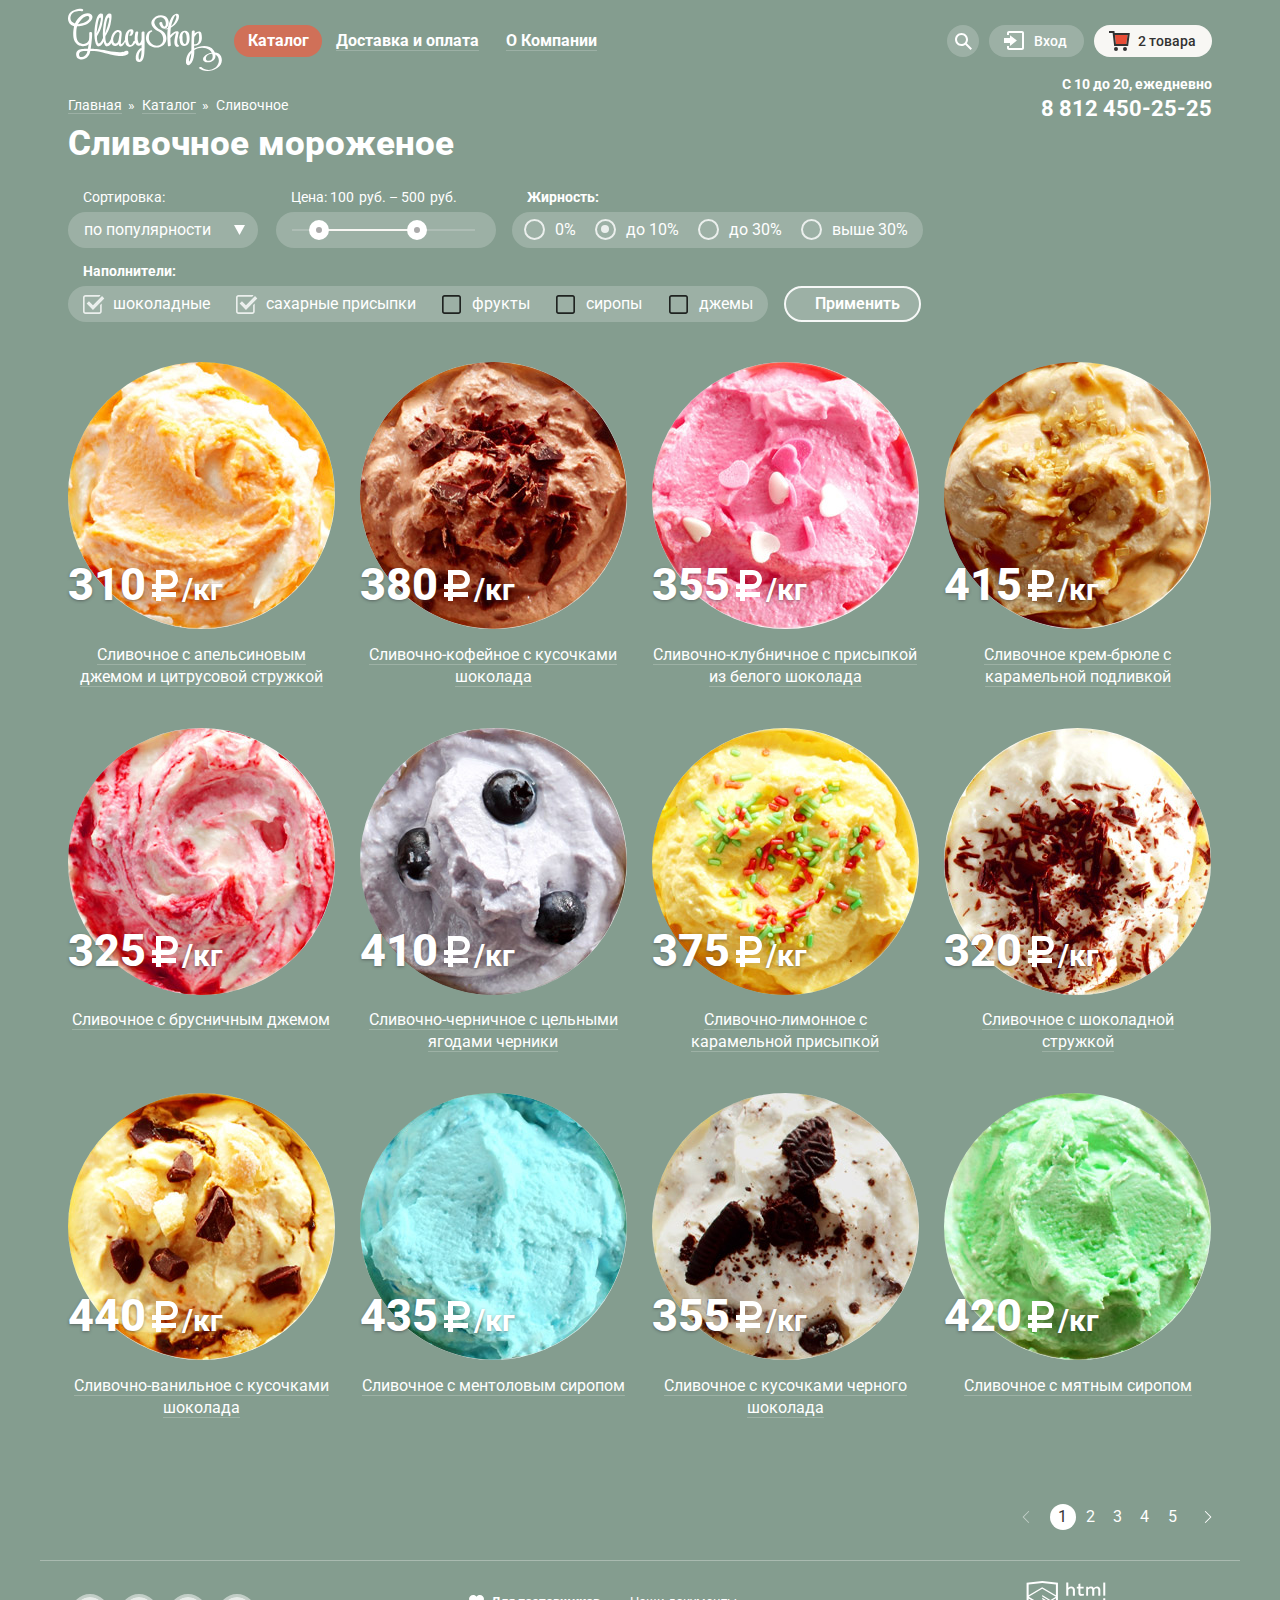
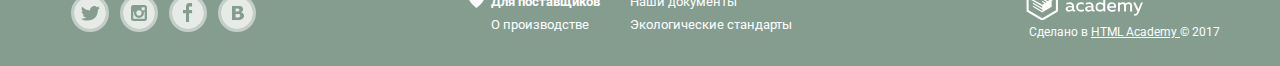
==== commit 486f52e2: "Fixed issues with vertical align" ====
--- a/catalog.html
+++ b/catalog.html
@@ -111,9 +111,7 @@
                                     <label for="user-nav__password" class="visually-hidden">Пароль</label>
                                     <input class="user-nav__password" id="user-nav__password" type="password" name="password" placeholder="Пароль">
                                     <div class="user-nav__action">
-                                        <div>
-                                            <button class="user-nav__send button user-nav__send--button" type="submit">Войти</button>
-                                        </div>
+                                        <button class="user-nav__send button user-nav__send--button" type="submit">Войти</button>
                                         <div class="user-nav__links">
                                             <a class="user-nav__link" href="#">Забыли пароль?</a>
                                             <a class="user-nav__link" href="#">Новая регистрация</a>
@@ -136,7 +134,7 @@
                                     <ul class="shopping-card__list">
                                         <li class="shopping-card__item">
                                             <input type="hidden" name="product-id[]">
-                                            <button class="shopping-card__item-remove">
+                                            <button class="shopping-card__item-remove" type="button">
                                                 <span class="visually-hidden">Удалить из корзины</span>
                                             </button>
                                             <img class="shopping-card__item-img" src="img/icecream-small-1.jpg" width="33" height="33" alt="Пломбир с апельсиновым джемом">
@@ -148,7 +146,7 @@
                                         </li>
                                         <li class="shopping-card__item">
                                             <input type="hidden" name="product-id[]">
-                                            <button class="shopping-card__item-remove">
+                                            <button class="shopping-card__item-remove" type="button">
                                                 <span class="visually-hidden">Удалить из корзины</span>
                                             </button>
                                             <img class="shopping-card__item-img" src="img/icecream-small-2.jpg" width="33" height="33" alt="Клубничный пломбир с присыпкой из белого шоколада">
@@ -284,7 +282,7 @@
                             </a>
                         </div>
                         <div class="product__lightbox">
-                            <button class="button product__quick-view">Быстрый просмотр</button>
+                            <button class="button product__quick-view" type="button">Быстрый просмотр</button>
                         </div>
                     </li>
                     <!-- END .product -->
@@ -301,7 +299,7 @@
                             <a class="product__link" href="#"><span class="product__link--decor">Сливочно-кофейное с кусочками шоколада</span></a>
                             </div>
                             <div class="product__lightbox">
-                                <button class="button product__quick-view">Быстрый просмотр</button>
+                                <button class="button product__quick-view" type="button">Быстрый просмотр</button>
                             </div>
                         </li>
                         <!-- END .product -->
@@ -319,7 +317,7 @@
                             <a class="product__link" href="#"><span class="product__link--decor">Сливочно-клубничное с присыпкой из белого шоколада</span></a>
                             </div>
                             <div class="product__lightbox">
-                                <button class="button product__quick-view">Быстрый просмотр</button>
+                                <button class="button product__quick-view" type="button">Быстрый просмотр</button>
                             </div>
                         </li>
                         <!-- END .product -->
@@ -336,7 +334,7 @@
                             <a class="product__link" href="#"><span class="product__link--decor">Сливочное крем-брюле с карамельной подливкой</span></a>
                             </div>
                             <div class="product__lightbox">
-                                <button class="button product__quick-view">Быстрый просмотр</button>
+                                <button class="button product__quick-view" type="button">Быстрый просмотр</button>
                             </div>
                         </li>
                         <!-- END .product -->
@@ -353,7 +351,7 @@
                                 <a class="product__link" href="#"><span class="product__link--decor">Сливочное с брусничным джемом</span></a>
                                 </div>
                                 <div class="product__lightbox">
-                                    <button class="button product__quick-view">Быстрый просмотр</button>
+                                    <button class="button product__quick-view" type="button">Быстрый просмотр</button>
                                 </div>
                             </li>
                             <!-- END .product -->
@@ -370,7 +368,7 @@
                                 <a class="product__link" href="#"><span class="product__link--decor">Сливочно-черничное с цельными ягодами черники</span></a>
                                 </div>
                                 <div class="product__lightbox">
-                                    <button class="button product__quick-view">Быстрый просмотр</button>
+                                    <button class="button product__quick-view" type="button">Быстрый просмотр</button>
                                 </div>
                             </li>
                             <!-- END .product -->
@@ -387,7 +385,7 @@
                                 <a class="product__link" href="#"><span class="product__link--decor">Сливочно-лимонное с карамельной присыпкой</span></a>
                                 </div>
                                 <div class="product__lightbox">
-                                    <button class="button product__quick-view">Быстрый просмотр</button>
+                                    <button class="button product__quick-view" type="button">Быстрый просмотр</button>
                                 </div>
                             </li>
                             <!-- END .product -->
@@ -404,7 +402,7 @@
                                 <a class="product__link" href="#"><span class="product__link--decor">Сливочное с шоколадной стружкой</span></a>
                                 </div>
                                 <div class="product__lightbox">
-                                    <button class="button product__quick-view">Быстрый просмотр</button>
+                                    <button class="button product__quick-view" type="button">Быстрый просмотр</button>
                                 </div>
                             </li>
                             <!-- END .product -->
@@ -422,7 +420,7 @@
                             <a class="product__link" href="#"><span class="product__link--decor">Сливочно-ванильное с кусочками шоколада</span></a>
                             </div>
                             <div class="product__lightbox">
-                                <button class="button product__quick-view">Быстрый просмотр</button>
+                                <button class="button product__quick-view" type="button">Быстрый просмотр</button>
                             </div>
                         </li>
                         <!-- END .product -->
@@ -439,7 +437,7 @@
                             <a class="product__link" href="#"><span class="product__link--decor">Сливочноe с ментоловым сиропом</span></a>
                             </div>
                             <div class="product__lightbox">
-                                <button class="button product__quick-view">Быстрый просмотр</button>
+                                <button class="button product__quick-view" type="button">Быстрый просмотр</button>
                             </div>
                         </li>
                         <!-- END .product -->
@@ -456,7 +454,7 @@
                             <a class="product__link" href="#"><span class="product__link--decor">Сливочное с кусочками черного шоколада</span></a>
                             </div>
                             <div class="product__lightbox">
-                                <button class="button product__quick-view">Быстрый просмотр</button>
+                                <button class="button product__quick-view" type="button">Быстрый просмотр</button>
                             </div>
                         </li>
                         <!-- END .product -->
@@ -473,7 +471,7 @@
                             <a class="product__link" href="#"><span class="product__link--decor">Сливочное с мятным сиропом</span></a>
                             </div>
                             <div class="product__lightbox">
-                                <button class="button product__quick-view">Быстрый просмотр</button>
+                                <button class="button product__quick-view" type="button">Быстрый просмотр</button>
                             </div>
                         </li>
                         <!-- END .product -->
--- a/css/style.css
+++ b/css/style.css
@@ -15,9 +15,16 @@
 }
 
 .site-wrapper {
-    max-width: 1200px;
+    width: 1200px;
+    min-width: 1200px;
     margin: 0 auto;
 }
+
+.container {
+    width: 100%;
+    padding: 0 2.3%;
+}
+
 
 .site-background1 {
     background: url('../img/icecream1-banner.png') no-repeat top center;
@@ -59,18 +66,15 @@
     overflow: hidden;
 }
 
-.container {
-    padding: 0 2.3%;
-}
-
 .button {
     font-weight: bold;
     color: #fff;
     text-decoration: none;
     border-radius: 35px;
     display: inline-block;
+    vertical-align: top;
     text-shadow: 0 2px 5px rgba(160,32,11,.76);
-    background: #f26843;
+    background-color: #f26843;
     background: linear-gradient(to bottom,#f26843 0%,#e74a35 100%);
     box-shadow: 0 2px 2px rgba(172,16,0,.64);
     border: 0;
@@ -262,11 +266,11 @@
     width: 32px;
     height: 32px;
     display: inline-block;
+    vertical-align: top;
     background-color: rgba(255, 255, 255, 0.2);
     border: 0;
     position: relative;
     text-align: center;
-    vertical-align: center;
 }
 
 .user-nav__item:hover .user-nav__search {
@@ -404,24 +408,19 @@
 }
 
 .user-nav__link {
-    display: block;
+    display: inline-block;
+    vertical-align: top;
     color: #323232;
     text-decoration: none;
-}
-
-.user-nav__remainder,
-.user-nav__new-reg {
     border-bottom: 1px solid #adacaa;
 }
 
-.user-nav__remainder:hover,
-.user-nav__remainder:active,
-.user-nav__new-reg:hover,
-.user-nav__new-reg:active {
+.user-nav__link:hover,
+.user-nav__link:active {
     color: #e84d37;
     border-bottom: 1px solid #e84d37;
 }
- 
+
 .shopping-card {
     display: block;
     color: #fff;
@@ -583,8 +582,11 @@
     margin: 0 0 5px 0;
 }
 
-.contacts__container {
-    display: flex;
+.contacts__container::after,
+.contacts__container::after {
+    content: "";
+    display: block;
+    clear: both;
 }
 
 .contacts__phone-num {
@@ -595,6 +597,7 @@
     margin-left: auto;
     color: #fff;
     text-decoration: none;
+    float: right;
 }
 
 /*
@@ -649,6 +652,7 @@
 
 .slider__label {
     display: inline-block;
+    vertical-align: top;
     width: 20px;
     height: 20px;
     border: 2px solid #fff;
@@ -821,7 +825,7 @@
     font-weight: 600;
     text-decoration: none;
     margin-bottom: 5px;
-    display: inline-block;
+    display: block;
     position: relative;
     z-index: 1;
 }
@@ -963,7 +967,6 @@
 .news,
 .subscribe {
     width: 560px;
-    height: 220px;
     border-radius: 15px;
 }
 
@@ -974,6 +977,7 @@
 }
 
 .subscribe {
+    background-color: #f8f7f4;
     background: url('../img/mail.jpg') no-repeat;
     padding: 5px;
 }
@@ -1126,7 +1130,7 @@
 }
 
 .social__link {
-    display: inline-block;
+    display: block;
     opacity: 0.8;
 }
 
@@ -1198,7 +1202,7 @@
 }
 
 .copyright__logo {
-    display: inline-block;
+    display: block;
     text-align: left;
 }
 .copyright__img {
@@ -1241,23 +1245,20 @@
     top: 50%;
     left: 50%;
     transform: translate(-50%, -50%);
-    min-width: 480px;
+    width: 480px;
     min-height: 485px;
     background-color: #f8f7f4;
     padding: 20px 25px;
     border-radius: 10px;
 }
 
-.feed-back__container {
-    position: relative;
-}
-
 .feed-back-modal__fieldset {
     border: 0;
     margin: 0;
     padding: 0;
     display: flex;
     position: relative;
+    flex-direction: column;
 }
 
 .feed-back-modal__legend {
@@ -1281,6 +1282,7 @@
 
 .feed-back__text {
     width: 427px;
+    max-width: 427px;
     border: 1px solid #d3d3d2;
     border-radius: 5px;
     padding: 9px 15px;
@@ -1300,7 +1302,7 @@
     font-size: 18px;
     line-height: 24px;
     padding: 10px 25px;
-    margin-left: auto;
+    float: right;
 }
 
 .feed-back-close {
@@ -1312,6 +1314,8 @@
     border: 0;
     background-color: #f8f7f4;
     cursor: pointer;
+    top: 10px;
+    right: 10px;
 }
 
 .feed-back-close:before, .feed-back-close:after {
@@ -1344,6 +1348,7 @@
     padding: 0;
     display: flex;
     margin-bottom: 10px;
+    float: left;
 }
 
 .bread-crumbs__item,
@@ -1384,7 +1389,7 @@
 * Filters 
 */
 .filters {
-    margin-bottom: 25px;
+    margin-bottom: 20px;
 }
 
 .filters__fat-percentage,
@@ -1439,11 +1444,9 @@
 }
 
 /** IE11 */
-/*
 .filter__sort-select::-ms-expand {
     display: none;
 }
-*/
 
 .filter__sort-select:hover {
     color: #323232;
@@ -1722,17 +1725,33 @@
 .products_list {
     display: flex;
     flex-wrap: wrap;
-    justify-content: space-between;
     list-style: none;
     padding: 0;
 }
 
 .product__item {
+    text-align: center;
+    position: relative;
+    margin-bottom: 20px;
+    padding-top: 5px;
+}
+
+.product__item:nth-of-type(4n+1) {
+    padding-right: 1.1%;
+}
+
+.product__item:nth-of-type(4n+4) {
+    padding-left: 1.1%;
+}
+
+.product__item:nth-of-type(4n+2),
+.product__item:nth-of-type(4n+3) {
+    padding-left: 1.1%;
+    padding-right: 1.1%;
+}
+
+.product__content {
     width: 267px;
-    text-align: center;
-    position: relative;
-    margin-bottom: 20px;
-    position: relative;
 }
 
 .product__img {
@@ -1761,7 +1780,7 @@
     color: #fff;
     text-decoration: none;
     margin-bottom: 15px;
-    display: inline-block;
+    display: block;
 }
 
 .product__link:hover, 
@@ -1774,32 +1793,33 @@
     border-bottom: 1px solid #9db1a5;
 }
 
-.product__item:hover::after {
-    content: "";
-    position: absolute;
-    display: block;
-    width: 104%;
-    height: 107%;
-    margin-top: -3%;
-    margin-left: -2%;
-    padding-bottom: 60px;
+/**
+* Product lightbox
+*/
+
+.product__item:hover {
+    display: block;
+}
+
+.product__lightbox {
+    display: none;
+    position: absolute;
+    width: 100%;
+    z-index: 2;
+    height: 120%;
     background-color: rgba(255,255,255,.2);
     border-radius: 5px;
     box-shadow: 0 20px 20px rgba(0,0,0,.4);
     top: 0;
-    z-index: 1;
-}
-
-.product__lightbox {
-    display: none;
-    z-index: 1;
-    position: absolute;
-    left: 28px;
-    z-index: 2;
+    left: 0;
 }
 
 .product__item:hover .product__lightbox {
-    display: block;
+    display: flex;
+    flex-direction: column;
+    justify-content: flex-end;
+    padding-bottom: 20px;
+    align-items: center;
 }
 
 .product__quick-view {
@@ -1844,7 +1864,7 @@
     line-height: 26px;
     text-align: center;
     border-radius: 50%;
-    display: inline-block;
+    display: block;
 }
 
 .pagination__link:hover {
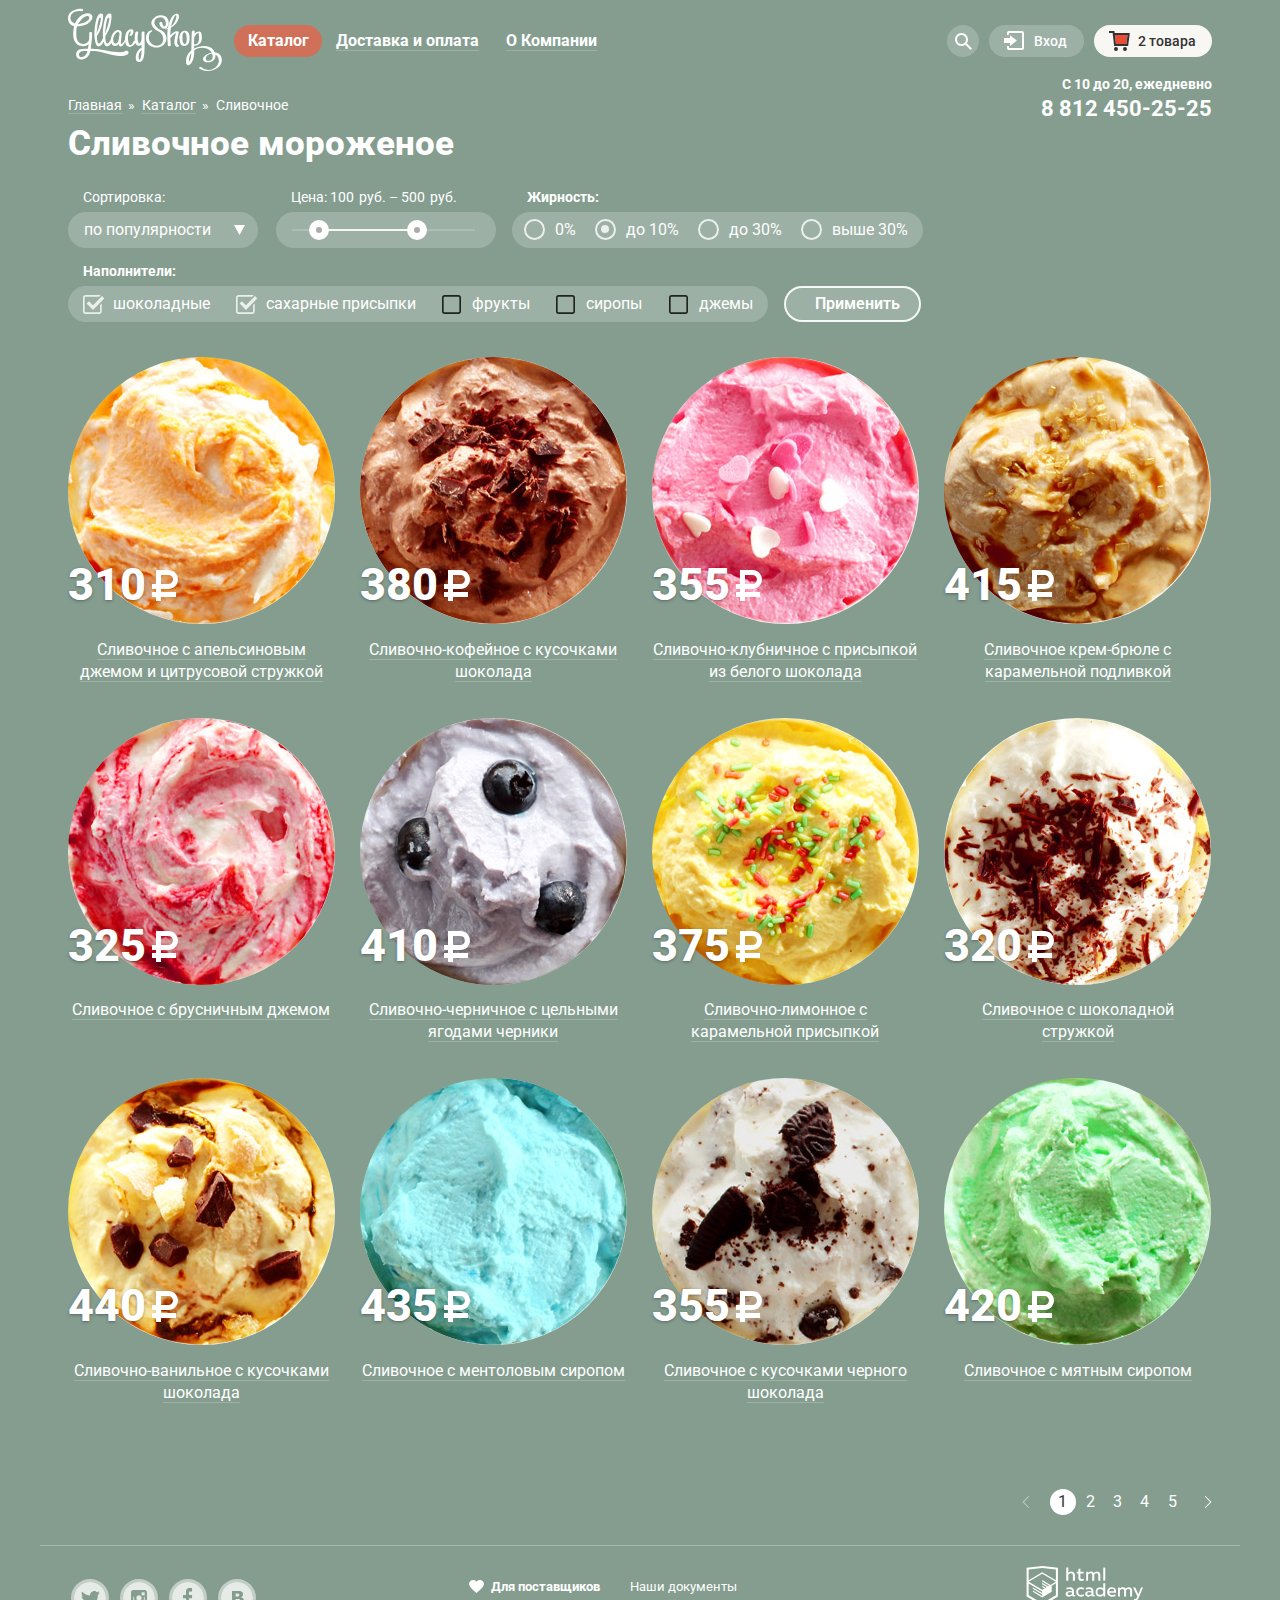
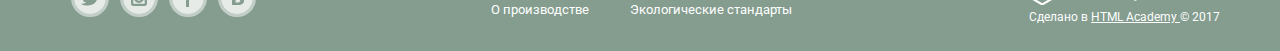
==== commit 2b404373: "Restored the old lightbox" ====
--- a/catalog.html
+++ b/catalog.html
@@ -267,215 +267,188 @@
                 <h2 class="visually-hidden">Каталог мороженого</h2>
                 <ul class="products_list">
                     <li class="product__item">
-                        <div class="product__content">
-                            <img class="product__img" src="img/catalog-1-1.jpg" alt="Сливочное с апельсиновым джемом и цитрусовой стружкой" width="267"
-                                height="267">
-                            <p class="product__price">
-                                <span class="product__price-text">310</span>
-                                <svg class="icon-currency-rub">
-                                    <use xlink:href="#icon-currency-rub"></use>
-                                </svg>
-                                <span class="product__weight">/кг</span>
-                            </p>
-                            <a class="product__link" href="#">
-                                <span class="product__link--decor">Сливочное с апельсиновым джемом и цитрусовой стружкой</span>
-                            </a>
-                        </div>
-                        <div class="product__lightbox">
-                            <button class="button product__quick-view" type="button">Быстрый просмотр</button>
-                        </div>
-                    </li>
-                    <!-- END .product -->
-                    <li class="product__item">
-                            <div class="product__content">
-                            <img class="product__img" src="img/catalog-1-2.jpg" alt="Сливочно-кофейное с кусочками шоколада" width="267" height="267">
-                            <p class="product__price">
-                                <span class="product__price-text">380</span>
-                                <svg class="icon-currency-rub">
-                                    <use xlink:href="#icon-currency-rub"></use>
-                                </svg>
-                                <span class="product__weight">/кг</span>
-                            </p>
-                            <a class="product__link" href="#"><span class="product__link--decor">Сливочно-кофейное с кусочками шоколада</span></a>
-                            </div>
-                            <div class="product__lightbox">
-                                <button class="button product__quick-view" type="button">Быстрый просмотр</button>
-                            </div>
-                        </li>
-                        <!-- END .product -->
-                        <li class="product__item">
-                            <div class="product__content">
-                            <img class="product__img" src="img/catalog-1-3.jpg" alt="Сливочно-клубничное с присыпкой из белого шоколада" width="267"
-                                height="267">
-                            <p class="product__price">
-                                <span class="product__price-text">355</span>
-                                <svg class="icon-currency-rub">
-                                    <use xlink:href="#icon-currency-rub"></use>
-                                </svg>
-                                <span class="product__weight">/кг</span>
-                            </p>
-                            <a class="product__link" href="#"><span class="product__link--decor">Сливочно-клубничное с присыпкой из белого шоколада</span></a>
-                            </div>
-                            <div class="product__lightbox">
-                                <button class="button product__quick-view" type="button">Быстрый просмотр</button>
-                            </div>
-                        </li>
-                        <!-- END .product -->
-                        <li class="product__item">
-                            <div class="product__content">
-                            <img class="product__img" src="img/catalog-1-4.jpg" alt="Сливочное крем-брюле с карамельной подливкой" width="267" height="267">
-                            <p class="product__price">
-                                <span class="product__price-text">415</span>
-                                <svg class="icon-currency-rub">
-                                    <use xlink:href="#icon-currency-rub"></use>
-                                </svg>
-                                <span class="product__weight">/кг</span>
-                            </p>
-                            <a class="product__link" href="#"><span class="product__link--decor">Сливочное крем-брюле с карамельной подливкой</span></a>
-                            </div>
-                            <div class="product__lightbox">
-                                <button class="button product__quick-view" type="button">Быстрый просмотр</button>
-                            </div>
-                        </li>
-                        <!-- END .product -->
-                        <li class="product__item">
-                                <div class="product__content">
-                                <img class="product__img" src="img/catalog-2-1.jpg" alt="Сливочное с брусничным джемом" width="267" height="267">
-                                <p class="product__price">
-                                    <span class="product__price-text">325</span>
-                                    <svg class="icon-currency-rub">
-                                        <use xlink:href="#icon-currency-rub"></use>
-                                    </svg>
-                                    <span class="product__weight">/кг</span>
-                                </p>
-                                <a class="product__link" href="#"><span class="product__link--decor">Сливочное с брусничным джемом</span></a>
-                                </div>
-                                <div class="product__lightbox">
-                                    <button class="button product__quick-view" type="button">Быстрый просмотр</button>
-                                </div>
-                            </li>
-                            <!-- END .product -->
-                            <li class="product__item">
-                                <div class="product__content">
-                                <img class="product__img" src="img/catalog-2-2.jpg" alt="Сливочно-черничное с цельными ягодами черники" width="267" height="267">
-                                <p class="product__price">
-                                    <span class="product__price-text">410</span>
-                                    <svg class="icon-currency-rub">
-                                        <use xlink:href="#icon-currency-rub"></use>
-                                    </svg>
-                                    <span class="product__weight">/кг</span>
-                                </p>
-                                <a class="product__link" href="#"><span class="product__link--decor">Сливочно-черничное с цельными ягодами черники</span></a>
-                                </div>
-                                <div class="product__lightbox">
-                                    <button class="button product__quick-view" type="button">Быстрый просмотр</button>
-                                </div>
-                            </li>
-                            <!-- END .product -->
-                            <li class="product__item">
-                                <div class="product__content">
-                                <img class="product__img" src="img/catalog-2-3.jpg" alt="Сливочно-лимонное с карамельной присыпкой" width="267" height="267">
-                                <p class="product__price">
-                                    <span class="product__price-text">375</span>
-                                    <svg class="icon-currency-rub">
-                                        <use xlink:href="#icon-currency-rub"></use>
-                                    </svg>
-                                    <span class="product__weight">/кг</span>
-                                </p>
-                                <a class="product__link" href="#"><span class="product__link--decor">Сливочно-лимонное с карамельной присыпкой</span></a>
-                                </div>
-                                <div class="product__lightbox">
-                                    <button class="button product__quick-view" type="button">Быстрый просмотр</button>
-                                </div>
-                            </li>
-                            <!-- END .product -->
-                            <li class="product__item">
-                                <div class="product__content">
-                                <img class="product__img" src="img/catalog-2-4.jpg" alt="Сливочное с шоколадной стружкой" width="267" height="267">
-                                <p class="product__price">
-                                    <span class="product__price-text">320</span>
-                                    <svg class="icon-currency-rub">
-                                        <use xlink:href="#icon-currency-rub"></use>
-                                    </svg>
-                                    <span class="product__weight">/кг</span>
-                                </p>
-                                <a class="product__link" href="#"><span class="product__link--decor">Сливочное с шоколадной стружкой</span></a>
-                                </div>
-                                <div class="product__lightbox">
-                                    <button class="button product__quick-view" type="button">Быстрый просмотр</button>
-                                </div>
-                            </li>
-                            <!-- END .product -->
-                              <!-- END .product -->
-                    <li class="product__item">
-                            <div class="product__content">
-                            <img class="product__img" src="img/catalog-3-1.jpg" alt="Сливочно-ванильное с кусочками шоколада" width="267" height="267">
-                            <p class="product__price">
-                                <span class="product__price-text">440</span>
-                                <svg class="icon-currency-rub">
-                                    <use xlink:href="#icon-currency-rub"></use>
-                                </svg>
-                                <span class="product__weight">/кг</span>
-                            </p>
-                            <a class="product__link" href="#"><span class="product__link--decor">Сливочно-ванильное с кусочками шоколада</span></a>
-                            </div>
-                            <div class="product__lightbox">
-                                <button class="button product__quick-view" type="button">Быстрый просмотр</button>
-                            </div>
-                        </li>
-                        <!-- END .product -->
-                        <li class="product__item">
-                            <div class="product__content">
-                            <img class="product__img" src="img/catalog-3-2.jpg" alt="Сливочноe с ментоловым сиропом" width="267" height="267">
-                            <p class="product__price">
-                                <span class="product__price-text">435</span>
-                                <svg class="icon-currency-rub">
-                                    <use xlink:href="#icon-currency-rub"></use>
-                                </svg>
-                                <span class="product__weight">/кг</span>
-                            </p>
-                            <a class="product__link" href="#"><span class="product__link--decor">Сливочноe с ментоловым сиропом</span></a>
-                            </div>
-                            <div class="product__lightbox">
-                                <button class="button product__quick-view" type="button">Быстрый просмотр</button>
-                            </div>
-                        </li>
-                        <!-- END .product -->
-                        <li class="product__item">
-                            <div class="product__content">
-                            <img class="product__img" src="img/catalog-3-3.jpg" alt="Сливочное с кусочками черного шоколада" width="267" height="267">
-                            <p class="product__price">
-                                <span class="product__price-text">355</span>
-                                <svg class="icon-currency-rub">
-                                    <use xlink:href="#icon-currency-rub"></use>
-                                </svg>
-                                <span class="product__weight">/кг</span>
-                            </p>
-                            <a class="product__link" href="#"><span class="product__link--decor">Сливочное с кусочками черного шоколада</span></a>
-                            </div>
-                            <div class="product__lightbox">
-                                <button class="button product__quick-view" type="button">Быстрый просмотр</button>
-                            </div>
-                        </li>
-                        <!-- END .product -->
-                        <li class="product__item">
-                            <div class="product__content">
-                            <img class="product__img" src="img/catalog-3-4.jpg" alt="Сливочное с мятным сиропом" width="267" height="267">
-                            <p class="product__price">
-                                <span class="product__price-text">420</span>
-                                <svg class="icon-currency-rub">
-                                    <use xlink:href="#icon-currency-rub"></use>
-                                </svg>
-                                <span class="product__weight">/кг</span>
-                            </p>
-                            <a class="product__link" href="#"><span class="product__link--decor">Сливочное с мятным сиропом</span></a>
-                            </div>
-                            <div class="product__lightbox">
-                                <button class="button product__quick-view" type="button">Быстрый просмотр</button>
-                            </div>
-                        </li>
-                        <!-- END .product -->
-
+                        <img class="product__img" src="img/catalog-1-1.jpg" alt="Сливочное с апельсиновым джемом и цитрусовой стружкой" width="267"
+                            height="267">
+                        <p class="product__price">
+                            <span class="product__price-text">310</span>
+                            <svg class="icon-currency-rub">
+                                <use xlink:href="#icon-currency-rub"></use>
+                            </svg>
+                            <span class="product__weight">/кг</span>
+                        </p>
+                        <a class="product__link" href="#">
+                            <span class="product__link--decor">Сливочное с апельсиновым джемом и цитрусовой стружкой</span>
+                        </a>
+                        <a class="button product__quick-view" href="#">Быстрый просмотр</a>
+                    </li>
+                    <!-- END .product -->
+                    <li class="product__item">
+                        <img class="product__img" src="img/catalog-1-2.jpg" alt="Сливочно-кофейное с кусочками шоколада" width="267" height="267">
+                        <p class="product__price">
+                            <span class="product__price-text">380</span>
+                            <svg class="icon-currency-rub">
+                                <use xlink:href="#icon-currency-rub"></use>
+                            </svg>
+                            <span class="product__weight">/кг</span>
+                        </p>
+                        <a class="product__link" href="#">
+                            <span class="product__link--decor">Сливочно-кофейное с кусочками шоколада</span>
+                        </a>
+                        <a class="button product__quick-view" href="#">Быстрый просмотр</a>
+                    </li>
+                    <!-- END .product -->
+                    <li class="product__item">
+                        <img class="product__img" src="img/catalog-1-3.jpg" alt="Сливочно-клубничное с присыпкой из белого шоколада" width="267"
+                            height="267">
+                        <p class="product__price">
+                            <span class="product__price-text">355</span>
+                            <svg class="icon-currency-rub">
+                                <use xlink:href="#icon-currency-rub"></use>
+                            </svg>
+                            <span class="product__weight">/кг</span>
+                        </p>
+                        <a class="product__link" href="#">
+                            <span class="product__link--decor">Сливочно-клубничное с присыпкой из белого шоколада</span>
+                        </a>
+                        <a class="button product__quick-view" href="#">Быстрый просмотр</a>
+                    </li>
+                    <!-- END .product -->
+                    <li class="product__item">
+                        <img class="product__img" src="img/catalog-1-4.jpg" alt="Сливочное крем-брюле с карамельной подливкой" width="267" height="267">
+                        <p class="product__price">
+                            <span class="product__price-text">415</span>
+                            <svg class="icon-currency-rub">
+                                <use xlink:href="#icon-currency-rub"></use>
+                            </svg>
+                            <span class="product__weight">/кг</span>
+                        </p>
+                        <a class="product__link" href="#">
+                            <span class="product__link--decor">Сливочное крем-брюле с карамельной подливкой</span>
+                        </a>
+                        <a class="button product__quick-view" href="#">Быстрый просмотр</a>
+                    </li>
+                    <!-- END .product -->
+                    <li class="product__item">
+                        <img class="product__img" src="img/catalog-2-1.jpg" alt="Сливочное с брусничным джемом" width="267" height="267">
+                        <p class="product__price">
+                            <span class="product__price-text">325</span>
+                            <svg class="icon-currency-rub">
+                                <use xlink:href="#icon-currency-rub"></use>
+                            </svg>
+                            <span class="product__weight">/кг</span>
+                        </p>
+                        <a class="product__link" href="#">
+                            <span class="product__link--decor">Сливочное с брусничным джемом</span>
+                        </a>
+                        <a class="button product__quick-view" href="#">Быстрый просмотр</a>
+                    </li>
+                    <!-- END .product -->
+                    <li class="product__item">
+                        <img class="product__img" src="img/catalog-2-2.jpg" alt="Сливочно-черничное с цельными ягодами черники" width="267" height="267">
+                        <p class="product__price">
+                            <span class="product__price-text">410</span>
+                            <svg class="icon-currency-rub">
+                                <use xlink:href="#icon-currency-rub"></use>
+                            </svg>
+                            <span class="product__weight">/кг</span>
+                        </p>
+                        <a class="product__link" href="#">
+                            <span class="product__link--decor">Сливочно-черничное с цельными ягодами черники</span>
+                        </a>
+                        <a class="button product__quick-view" href="#">Быстрый просмотр</a>
+                    </li>
+                    <!-- END .product -->
+                    <li class="product__item">
+                        <img class="product__img" src="img/catalog-2-3.jpg" alt="Сливочно-лимонное с карамельной присыпкой" width="267" height="267">
+                        <p class="product__price">
+                            <span class="product__price-text">375</span>
+                            <svg class="icon-currency-rub">
+                                <use xlink:href="#icon-currency-rub"></use>
+                            </svg>
+                            <span class="product__weight">/кг</span>
+                        </p>
+                        <a class="product__link" href="#">
+                            <span class="product__link--decor">Сливочно-лимонное с карамельной присыпкой</span>
+                        </a>
+                        <a class="button product__quick-view" href="#">Быстрый просмотр</a>
+                    </li>
+                    <!-- END .product -->
+                    <li class="product__item">
+                        <img class="product__img" src="img/catalog-2-4.jpg" alt="Сливочное с шоколадной стружкой" width="267" height="267">
+                        <p class="product__price">
+                            <span class="product__price-text">320</span>
+                            <svg class="icon-currency-rub">
+                                <use xlink:href="#icon-currency-rub"></use>
+                            </svg>
+                            <span class="product__weight">/кг</span>
+                        </p>
+                        <a class="product__link" href="#">
+                            <span class="product__link--decor">Сливочное с шоколадной стружкой</span>
+                        </a>
+                        <a class="button product__quick-view" href="#">Быстрый просмотр</a>
+                    </li>
+                    <!-- END .product -->
+                    <!-- END .product -->
+                    <li class="product__item">
+                        <img class="product__img" src="img/catalog-3-1.jpg" alt="Сливочно-ванильное с кусочками шоколада" width="267" height="267">
+                        <p class="product__price">
+                            <span class="product__price-text">440</span>
+                            <svg class="icon-currency-rub">
+                                <use xlink:href="#icon-currency-rub"></use>
+                            </svg>
+                            <span class="product__weight">/кг</span>
+                        </p>
+                        <a class="product__link" href="#">
+                            <span class="product__link--decor">Сливочно-ванильное с кусочками шоколада</span>
+                        </a>
+                        <a class="button product__quick-view" href="#">Быстрый просмотр</a>
+                    </li>
+                    <!-- END .product -->
+                    <li class="product__item">
+                        <img class="product__img" src="img/catalog-3-2.jpg" alt="Сливочноe с ментоловым сиропом" width="267" height="267">
+                        <p class="product__price">
+                            <span class="product__price-text">435</span>
+                            <svg class="icon-currency-rub">
+                                <use xlink:href="#icon-currency-rub"></use>
+                            </svg>
+                            <span class="product__weight">/кг</span>
+                        </p>
+                        <a class="product__link" href="#">
+                            <span class="product__link--decor">Сливочноe с ментоловым сиропом</span>
+                        </a>
+                        <a class="button product__quick-view" href="#">Быстрый просмотр</a>
+                    </li>
+                    <!-- END .product -->
+                    <li class="product__item">
+                        <img class="product__img" src="img/catalog-3-3.jpg" alt="Сливочное с кусочками черного шоколада" width="267" height="267">
+                        <p class="product__price">
+                            <span class="product__price-text">355</span>
+                            <svg class="icon-currency-rub">
+                                <use xlink:href="#icon-currency-rub"></use>
+                            </svg>
+                            <span class="product__weight">/кг</span>
+                        </p>
+                        <a class="product__link" href="#">
+                            <span class="product__link--decor">Сливочное с кусочками черного шоколада</span>
+                        </a>
+                        <a class="button product__quick-view" href="#">Быстрый просмотр</a>
+                    </li>
+                    <!-- END .product -->
+                    <li class="product__item">
+                        <img class="product__img" src="img/catalog-3-4.jpg" alt="Сливочное с мятным сиропом" width="267" height="267">
+                        <p class="product__price">
+                            <span class="product__price-text">420</span>
+                            <svg class="icon-currency-rub">
+                                <use xlink:href="#icon-currency-rub"></use>
+                            </svg>
+                            <span class="product__weight">/кг</span>
+                        </p>
+                        <a class="product__link" href="#">
+                            <span class="product__link--decor">Сливочное с мятным сиропом</span>
+                        </a>
+                        <a class="button product__quick-view" href="#">Быстрый просмотр</a>
+                    </li>
+                    <!-- END .product -->
                 </ul>
                 <!-- END .products -->
             </section>
--- a/css/style.css
+++ b/css/style.css
@@ -824,7 +824,7 @@
     line-height: 22px;
     font-weight: 600;
     text-decoration: none;
-    margin-bottom: 5px;
+    margin-bottom: 10px;
     display: block;
     position: relative;
     z-index: 1;
@@ -854,23 +854,22 @@
     top: 0;
 }
 
-.best-sellers__lightbox {
+.best-sellers__item:hover .best-sellers__quick-view {
+    display: block;
+}
+
+.best-sellers__quick-view {
     display: none;
-    z-index: 1;
-    position: absolute;
-    left: 28px;
-}
-
-.best-sellers__item:hover .best-sellers__lightbox {
-    display: block;
-}
-
-.best-sellers__quick-view {
-    bottom: 15px;
     font-size: 18px;
     line-height: 24px;
     font-weight: 800;
     padding: 11px 18px;
+    position: absolute;
+    bottom: -50px;
+    left: 50%;
+    transform: translateX(-50%);
+    width: 80%;
+    z-index: 1;
 }
 
 /**
@@ -1733,25 +1732,21 @@
     text-align: center;
     position: relative;
     margin-bottom: 20px;
-    padding-top: 5px;
+    width: 267px;
 }
 
 .product__item:nth-of-type(4n+1) {
-    padding-right: 1.1%;
+    margin-right: 1.1%;
 }
 
 .product__item:nth-of-type(4n+4) {
-    padding-left: 1.1%;
+    margin-left: 1.1%;
 }
 
 .product__item:nth-of-type(4n+2),
 .product__item:nth-of-type(4n+3) {
-    padding-left: 1.1%;
-    padding-right: 1.1%;
-}
-
-.product__content {
-    width: 267px;
+    margin-left: 1.1%;
+    margin-right: 1.1%;
 }
 
 .product__img {
@@ -1781,22 +1776,57 @@
     text-decoration: none;
     margin-bottom: 15px;
     display: block;
-}
-
-.product__link:hover, 
-.product__link:active {
+    position: relative;
+    z-index: 3;
+}
+
+.product__link--decor {
+    border-bottom: 1px solid #9db1a5;
+}
+
+.product__link--decor:hover {
     color: #ffbc9e;
     border-bottom: 1px solid #ffbc9e;
 }
 
-.product__link--decor {
-    border-bottom: 1px solid #9db1a5;
-}
-
 /**
 * Product lightbox
 */
-
+.product__item:hover::after {
+    content: "";
+    position: absolute;
+    display: block;
+    width: 104%;
+    height: 107%;
+    margin-top: -3%;
+    margin-left: -2%;
+    padding-bottom: 60px;
+    background-color: rgba(255,255,255,.2);
+    border-radius: 5px;
+    box-shadow: 0 20px 20px rgba(0,0,0,.4);
+    top: 0;
+    z-index: 1;
+}
+
+.product__quick-view {
+    display: none;
+    font-size: 18px;
+    line-height: 24px;
+    font-weight: 800;
+    padding: 11px 18px;
+    position: absolute;
+    bottom: -50px;
+    left: 50%;
+    transform: translateX(-50%);
+    width: 80%;
+    z-index: 2;
+}
+
+.product__item:hover .product__quick-view {
+    display: block;
+}
+
+/*
 .product__item:hover {
     display: block;
 }
@@ -1837,6 +1867,7 @@
     text-shadow: 0px 1px 3px rgba(49, 50, 53, 0.5);
     color: #fff;
 }
+*/
 
 /**
 * Pagination
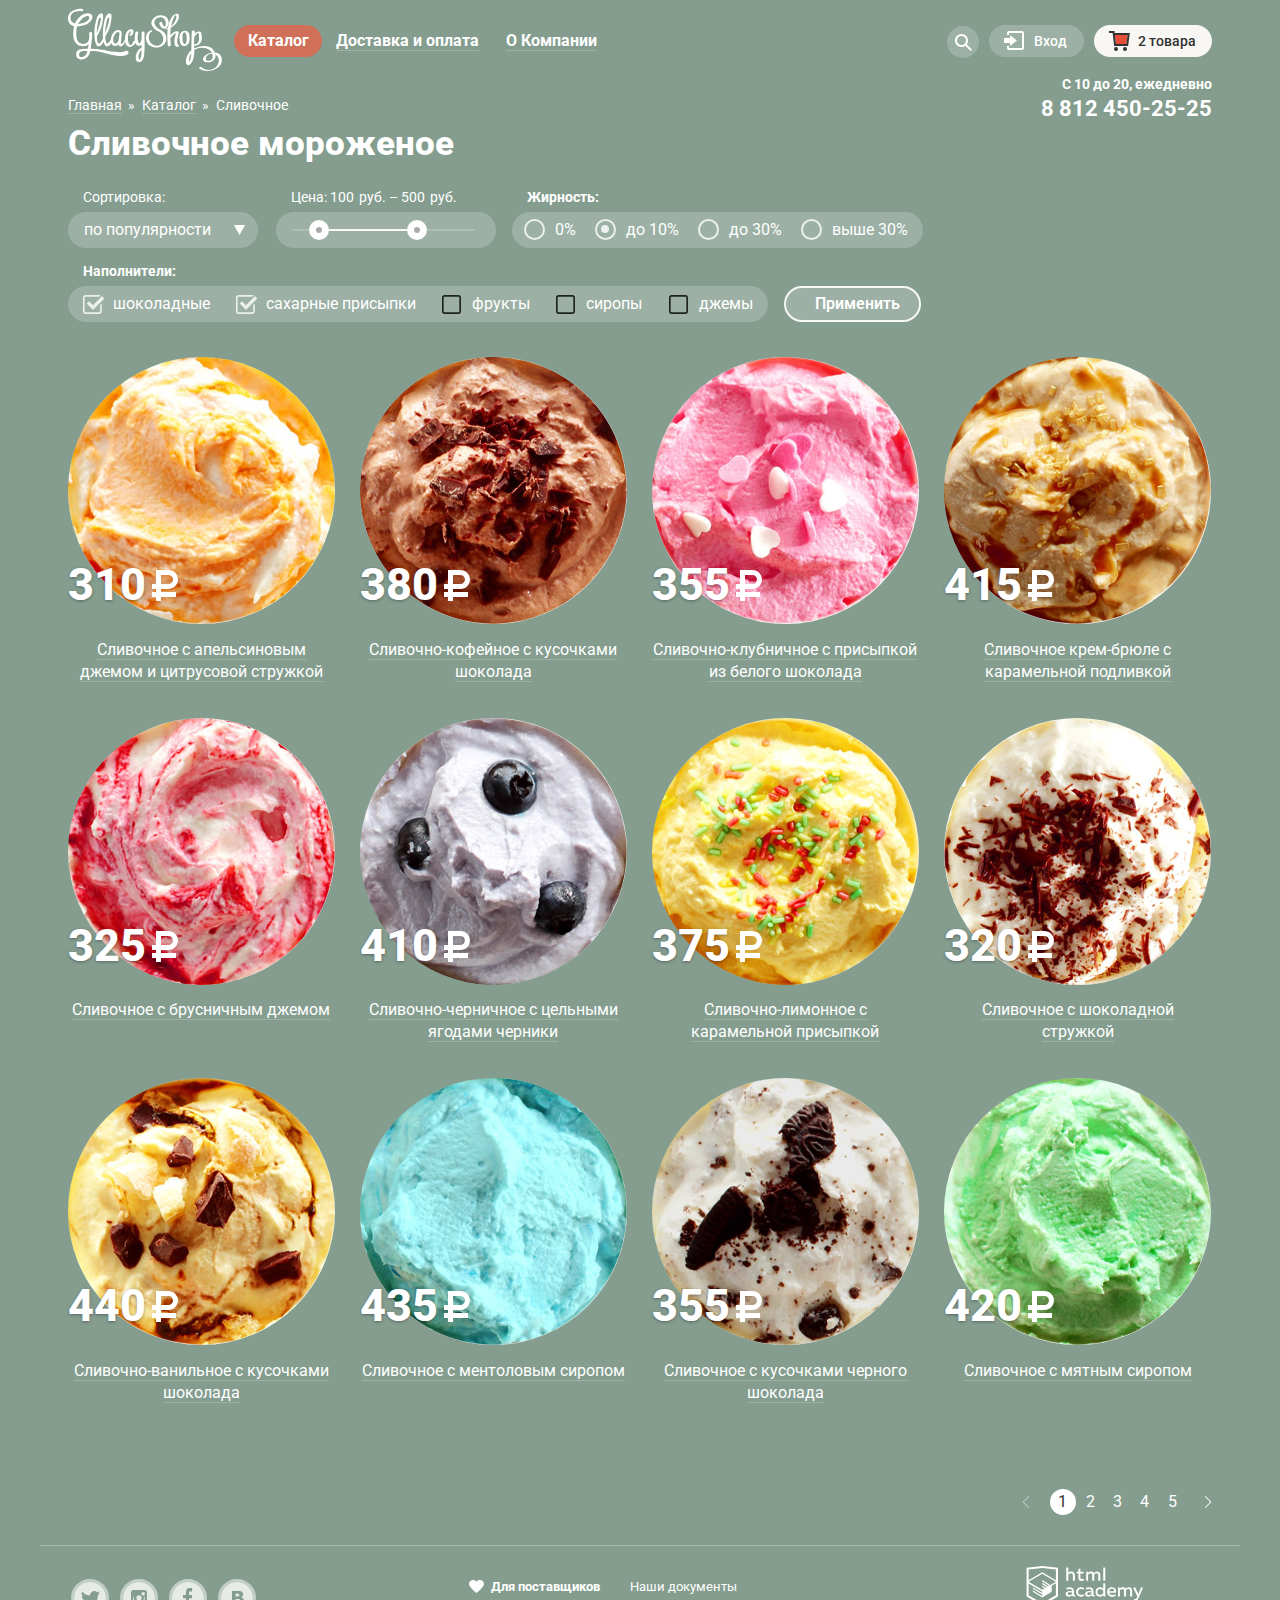
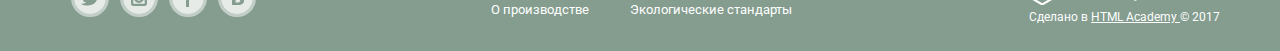
==== commit 8aa818a9: "Added css animation" ====
--- a/catalog.html
+++ b/catalog.html
@@ -7,7 +7,7 @@
     <meta http-equiv="X-UA-Compatible" content="ie=edge">
     <title>Глейси каталога товаров</title>
     <link rel="stylesheet" href="css/normalize.min.css">
-    <link rel="stylesheet" href="css/style.css">
+    <link rel="stylesheet" href="css/style.min.css">
     <link href="https://fonts.googleapis.com/css?family=Roboto:400,500,700&amp;subset=cyrillic" rel="stylesheet">
 </head>
 
@@ -110,14 +110,11 @@
                                     <input class="user-nav__email" id="user-nav__email" type="email" name="email" placeholder="Электронная почта">
                                     <label for="user-nav__password" class="visually-hidden">Пароль</label>
                                     <input class="user-nav__password" id="user-nav__password" type="password" name="password" placeholder="Пароль">
-                                    <div class="user-nav__action">
-                                        <button class="user-nav__send button user-nav__send--button" type="submit">Войти</button>
-                                        <div class="user-nav__links">
-                                            <a class="user-nav__link" href="#">Забыли пароль?</a>
-                                            <a class="user-nav__link" href="#">Новая регистрация</a>
-                                        </div>
+                                    <button class="user-nav__send button user-nav__send--button" type="submit">Войти</button>
+                                    <div class="user-nav__links">
+                                        <a class="user-nav__link" href="#">Забыли пароль?</a>
+                                        <a class="user-nav__link" href="#">Новая регистрация</a>
                                     </div>
-                                    <!-- END .user-nav__action -->
                                 </fieldset>
                             </form>
                             <!-- END .user-nav__login -->
@@ -530,9 +527,9 @@
             <!-- END .copyright -->
         </footer>
         <!-- END .main-footer -->
-        <script src="js/script.min.js"></script>
     </div>
     <!-- END .site-wrapper -->
+    <script src="js/script.min.js"></script>
 </body>
 
 </html>--- a/css/style.min.css
+++ b/css/style.min.css
@@ -0,0 +1 @@
+.site-background1,.site-background2,.site-background3{transition:background-image .5s ease,background-color .5s ease}.button,.site-nav__link{text-decoration:none;color:#fff}.button,.slider__label,.user-nav__link,.user-nav__search{vertical-align:top}.best-sellers__item::before,.best-sellers__item:hover::after,.contacts__container::after,.shop-info__item:after,.slider__radio-button:checked+.slider__label:after{content:""}*{box-sizing:border-box}body{font-family:Roboto,Arial,Helvetica,sans-serif}main{display:block;width:100%}img{max-width:100%;height:auto}.site-wrapper{width:1200px;min-width:1200px;margin:0 auto}.container{width:100%;padding:0 2.3%}.site-background1{background:url(../img/icecream1-banner.png) top center no-repeat #849d8f}.site-background2{background:url(../img/icecream2-banner.png) top center no-repeat #8996a6}.site-background3{background:url(../img/icecream3-banner.png) top center no-repeat #9d8b84}.catalog{background-color:#849d8f}.visually-hidden:not(:focus):not(:active),input[type=checkbox].visually-hidden,input[type=radio].visually-hidden{position:absolute;width:1px;height:1px;margin:-1px;border:0;padding:0;white-space:nowrap;-webkit-clip-path:inset(100%);clip-path:inset(100%);clip:rect(0,0,0,0);overflow:hidden}.button{font-weight:700;border-radius:35px;display:inline-block;text-shadow:0 2px 5px rgba(160,32,11,.76);background-color:#f26843;background:linear-gradient(to bottom,#f26843 0,#e74a35 100%);box-shadow:0 2px 2px rgba(172,16,0,.64);border:0;cursor:pointer}.main-header .container,.main-nav{display:-webkit-flex;display:-ms-flexbox}.button:hover{background:linear-gradient(to bottom,#f58669 0,#ec6f5e 100%);box-shadow:0 2px 2px #ac1000}.button:active{background:linear-gradient(to bottom,#d84732 0,#e1613e 100%);box-shadow:inset 0 2px 2px #ac1000}.main-header{padding-top:6px}.main-header .container{display:flex;-webkit-flex-direction:column;-ms-flex-direction:column;flex-direction:column}.main-nav{display:flex;-webkit-align-content:center;-ms-flex-line-pack:center;align-content:center}.site-nav,.user-nav{-webkit-align-items:center}.main-nav__logo{width:154px;height:64px;margin-right:12px;margin-top:2px}.catalog-menu,.site-nav,.user-nav{list-style:none url([data-uri]);padding:0;margin:0}.site-nav{width:400px;font-size:16px;line-height:18px;font-weight:700;display:-webkit-flex;display:-ms-flexbox;display:flex;-ms-flex-align:center;align-items:center}.site-nav__link{padding:7px 13px 7px 14px;border-radius:25px;display:block}.catalog__link--onpage{color:#fff;background-color:#d07058}.site-nav__item:hover .site-nav__link,.site-nav__link:active{color:#323232;background-color:rgba(248,247,244,.988);text-decoration:none}.site-nav__link-text{border-bottom:1px solid rgba(255,255,255,.2)}.site-nav__item{position:relative;padding:15px 0}.site-nav__link:active{padding:7px 13px;border-radius:25px;box-shadow:inset 0 2px 1px #696969}.catalog-menu,.user-nav__search-form{box-shadow:0 20px 20px 0 rgba(0,0,0,.4)}.catalog .site-nav__link--current-page{background-color:#d07058;color:#fff}.site-nav__link--current-page .site-nav__link-text{border:0}.catalog-menu{width:143px;position:absolute;font-size:14px;line-height:16px;background-color:#f8f7f4;top:55px;left:-8px;border-radius:5px;z-index:2;padding-bottom:8px;display:none}.site-nav__item--active .catalog-menu,.site-nav__item:hover .catalog-menu{display:block}.catalog__link,.catalog__link-top{display:block;font-size:14px;line-height:16px;text-decoration:none;color:#323232}.catalog__link-top{font-weight:700;padding:9px 0 12px 9px;border-bottom:1px solid #d1d0ce;margin:0 11px}.catalog .catalog__link-top{border-bottom:0}.catalog__link{font-weight:400;padding:8px 20px}.catalog__link:hover{background-color:#fbded7}.catalog__link:active{background-color:#f6b5a5}.user-nav{display:-webkit-flex;display:-ms-flexbox;display:flex;margin-left:auto;-ms-flex-align:center;align-items:center}.user-nav__item{font-size:0;padding:15px 0;position:relative}.user-nav__item:nth-of-type(2){margin:0 10px}.user-nav__search{border-radius:50%;width:32px;height:32px;display:inline-block;background-color:rgba(255,255,255,.2);border:0;position:relative;text-align:center}.user-nav__item:hover .user-nav__search,.user-nav__search-form{background-color:#f8f7f4}.user-nav__item:hover .icon-search{fill:#000}.icon-search{position:absolute;left:8px;top:8px;fill:#fff}.user-nav__search-form{position:absolute;width:340px;top:55px;left:-305px;padding:20px 15px;border-radius:5px;display:none;font-size:14px;line-height:24px}.user-nav__item--active .user-nav__search-form,.user-nav__item:hover .user-nav__search-form{display:block}.site-search__input{width:100%;padding:9px 15px;border-radius:5px;border:1px solid #d3d3d2}.site-search__input:hover{border-color:#c7c6c5;box-shadow:inset 0 0 0 1px #c7c6c5}.user-nav__registration{display:block;padding:8px 17px 8px 45px;font-size:14px;line-height:16px;font-weight:500;color:#fff;border-radius:20px;background-color:rgba(255,255,255,.2);text-decoration:none;position:relative}.user-nav__item:hover .user-nav__registration{color:#323232;background-color:#f7f6f3}.user-nav__item:hover .icon-login{fill:#000}.icon-login{position:absolute;fill:#fff;left:15px;top:6px}.user-nav__login{position:absolute;top:55px;left:-186px;width:278px;padding:20px 17px 20px 19px;background-color:#f8f7f4;border-radius:5px;color:#fff;z-index:1;display:none}.user-nav__item--active .user-nav__login,.user-nav__item:hover .user-nav__login{display:block}.user-nav__fieldset{border:0;padding:0;margin:0}.user-nav__email,.user-nav__password{padding:9px 14px;width:100%;border-radius:5px;border:1px solid #d3d3d2;font-size:14px;margin-bottom:20px}.user-nav__email:hover,.user-nav__password:hover{border-color:#c7c6c5;box-shadow:inset 0 0 0 1px #c7c6c5}.user-nav__action{display:-webkit-flex;display:-ms-flexbox;display:flex}.user-nav__send--button{padding:10px 25px;margin-right:10px;font-size:18px;line-height:24px}.user-nav__links{font-size:13px;line-height:24px;margin-top:-5px;width:50%;float:right}.user-nav__link{display:inline-block;color:#323232;text-decoration:none;border-bottom:1px solid #adacaa}.user-nav__link:active,.user-nav__link:hover{color:#e84d37;border-bottom:1px solid #e84d37}.shopping-card{display:block;background-color:rgba(255,255,255,.2);padding:8px 16px 8px 44px;border-radius:20px;border:0;font-size:14px;line-height:16px;font-weight:500;position:relative;text-decoration:none;color:#fff}.main-page[class*=site-background] .shopping-card{padding-right:34px}.shopping-card--full,.user-nav__item:hover .shopping-card{background-color:#f8f7f4;color:#323232}.shopping-card--full .icon-shopping-card,.user-nav__item:hover .icon-shopping-card{fill:#323232}.icon-shopping-card{position:absolute;top:6px;left:15px;fill:#fff}.shopping-card__form{position:absolute;width:540px;right:0;top:55px;background-color:#f8f7f4;border-radius:5px;display:none;padding:20px 15px}.user-nav__item--active .shopping-card__form,.user-nav__item:hover .shopping-card__form{display:block}.shopping-card__list{margin:0;padding:0;list-style:none}.shopping-card__item{display:-webkit-flex;display:-ms-flexbox;display:flex;-webkit-align-items:center;-ms-flex-align:center;align-items:center;font-size:13px;line-height:16px;color:#323232;margin-bottom:20px}.shopping-card__item:last-of-type{border-bottom:1px solid #cacac7;padding-bottom:20px}.shopping-card__item-remove{width:13px;height:13px;background-color:#f8f7f4;border:0;margin-right:10px;position:relative;cursor:pointer}.shopping-card__item-remove:after,.shopping-card__item-remove:before{content:"";position:absolute;display:block;top:6px;left:0;width:13px;height:2px;background-color:#000}.shopping-card__item-remove:before{-webkit-transform:rotate(45deg);transform:rotate(45deg)}.shopping-card__item-remove:after{-webkit-transform:rotate(-45deg);transform:rotate(-45deg)}.shopping-card__item-description{width:220px;margin-right:30px}.shopping-card__item-img{margin-right:13px}.shopping-card__item-price-weight{width:100px;margin-right:25px}.shopping-card__item-price-weight--rub{color:#999}.shopping-card__total{font-size:15px;font-weight:800;line-height:18px;color:#323232}.shoping-card__totals{display:-webkit-flex;display:-ms-flexbox;display:flex;-webkit-justify-content:flex-end;-ms-flex-pack:end;justify-content:flex-end;-webkit-flex-direction:column;-ms-flex-direction:column;flex-direction:column;-webkit-align-items:flex-end;-ms-flex-align:end;align-items:flex-end}.shoping-card__total{margin-bottom:15px;font-size:15px;line-height:18px;font-weight:700}.shopping-card__order{font-size:18px;line-height:24px;padding:9px 16px}.contacts{color:#fff;text-align:right}.contacts__work-time{font-size:14px;line-height:16px;font-weight:700;margin:0 0 5px}.contacts__container::after{display:block;clear:both}.contacts__phone-num{font-size:22px;font-weight:700;margin:0 0 0 auto;line-height:24px;color:#fff;text-decoration:none;float:right}.slider{height:530px;display:-webkit-flex;display:-ms-flexbox;display:flex;-webkit-flex-direction:column;-ms-flex-direction:column;flex-direction:column;-webkit-align-items:center;-ms-flex-align:center;align-items:center;-webkit-justify-content:flex-end;-ms-flex-pack:end;justify-content:flex-end;position:relative}.slider__nav{position:absolute;width:80px;left:28px;bottom:61px}.slider__promo{list-style:none;padding:0;width:680px;margin:0 auto 30px;text-align:center}.slider__text{font-size:60px;line-height:60px;font-weight:700;color:#fff;display:none}.site-background1 .slider__text1,.site-background2 .slider__text2,.site-background3 .slider__text3{display:block}.slider__list{list-style:none;padding:0;margin:0;display:-webkit-flex;display:-ms-flexbox;display:flex;-webkit-justify-content:space-between;-ms-flex-pack:justify;justify-content:space-between}.slider__label{display:inline-block;width:20px;height:20px;border:2px solid #fff;border-radius:50%;position:relative;cursor:pointer}.promotion__item,.promotions{display:-webkit-flex;display:-ms-flexbox}.slider__label:active,.slider__label:hover{background-color:rgba(248,247,244,.4)}.slider__radio-button:checked+.slider__label:after{position:absolute;width:20px;height:20px;border-radius:50%;top:-2px;left:-2px;background-color:#fff}.slider__link{font-size:40px;margin-bottom:42px}.slider__link--button{padding:9px 40px 10px;font-size:32px;line-height:44px;font-weight:700}.promotions{display:flex;list-style:none;padding:0;margin:0 0 40px}.promotion__item{padding:15px 18px 23px 20px;width:560px;display:flex;-webkit-flex-direction:column;-ms-flex-direction:column;flex-direction:column;border-radius:15px}.promotion__item:first-child{margin-right:1.1%}.promotion__item:last-child{margin-left:1.1%}.promotion__header,.promotion__text{color:#fff}.promotion__header{font-size:35px;line-height:41px;font-weight:700;margin:0 0 14px}.promotion__text{font-size:18px;line-height:22px;font-weight:700;margin:0 0 45px}.promotion__link{font-size:18px;line-height:24px;font-weight:700;-webkit-align-self:flex-end;-ms-flex-item-align:end;align-self:flex-end;padding:9px 24px 13px 21px}.best-sellers__weight,.best-sellert__price-font{line-height:45px;font-weight:700;text-shadow:0 1px 3px rgba(49,50,53,.5)}.promotion__item--paspberry{background:url(../img/banner1.jpg) no-repeat}.promotion__item--chocolate{background:url(../img/banner2.jpg) no-repeat}.best-sellers__list{display:-webkit-flex;display:-ms-flexbox;display:flex;-webkit-justify-content:space-between;-ms-flex-pack:justify;justify-content:space-between;margin:0 0 35px;padding:0;list-style:none;text-align:center}.best-sellers__item{width:267px;position:relative}.best-sellers__item::before{width:65px;height:65px;display:block;position:absolute;background:url(../img/hit.svg) no-repeat;z-index:1}.best-sellers__image{border-radius:50%;margin-bottom:7px}.best-sellers__price{color:#fff;margin:0;position:absolute;top:205px;font-size:0}.best-sellert__price-font{font-size:45px}.icon-currency-rub{width:36px;height:36px;fill:#fff;position:relative;top:4px;left:4px}.best-sellers__weight{font-size:30px}.best-sellers__link{color:#fff;font-size:16px;line-height:22px;font-weight:600;text-decoration:none;margin-bottom:10px;display:block;position:relative;z-index:1}.best-sellers__link:active,.best-sellers__link:hover{color:#ffbc9e}.best-sellers__link--decor{border-bottom:1px solid rgba(255,255,255,.2)}.best-sellers__item:hover::after{position:absolute;display:block;width:104%;height:107%;margin-top:-3%;margin-left:-2%;padding-bottom:60px;background-color:rgba(255,255,255,.2);border-radius:5px;box-shadow:0 20px 20px rgba(0,0,0,.4);top:0}.best-sellers__item:hover .best-sellers__quick-view{display:block}.best-sellers__quick-view{display:none;font-size:18px;line-height:24px;font-weight:800;padding:11px 18px;position:absolute;bottom:-50px;left:50%;-webkit-transform:translateX(-50%);transform:translateX(-50%);width:80%;z-index:1}.shop-info{margin-bottom:40px}.shop-info__items{background:url(../img/waffles.jpg);border-radius:15px;padding:22px 20px 24px;display:-webkit-flex;display:-ms-flexbox;display:flex;-webkit-flex-wrap:wrap;-ms-flex-wrap:wrap;flex-wrap:wrap;-webkit-justify-content:space-between;-ms-flex-pack:justify;justify-content:space-between}.shop-info__header{font-size:24px;line-height:30px;font-weight:600;margin:0}.shop-info__item{width:540px;padding:22px 0 0 59px;margin:0;position:relative;font-size:16px;line-height:22px}.shop-info__item:after{display:block;width:50px;height:50px;position:absolute;top:10px;left:2px}.info-block,.main-footer{display:-webkit-flex;display:-ms-flexbox}.shop-info__item:nth-of-type(1)::after{background:url(../img/icecream.svg) no-repeat}.shop-info__item:nth-of-type(2)::after{background:url(../img/cow.svg) no-repeat}.shop-info__item:nth-of-type(3)::after{background:url(../img/leaf.svg) no-repeat}.shop-info__item:nth-of-type(4)::after{background:url(../img/thermometer.svg) no-repeat}.info-block{display:flex;-webkit-justify-content:space-between;-ms-flex-pack:justify;justify-content:space-between;margin-bottom:40px}.info-block__header{font-size:16px;font-weight:600;line-height:22px;color:#5a5a5a;margin:0 0 5px}.news__header{color:#353535;font-size:24px;line-height:30px;font-weight:800;text-decoration:none;border-bottom:1px solid #323232}.news__header:active,.news__header:hover{color:#e84d37;border-bottom:1px solid #e84d37}.news,.subscribe{width:560px;border-radius:15px}.news{padding:23px 220px 30px 22px;background:url(../img/news.jpg) no-repeat}.subscribe{background:url(../img/mail.jpg) no-repeat;padding:5px}.subscribe__container{padding:30px 15px 27px 22px;background-color:#f8f7f4;border-radius:25px}.subscribe__input{padding:9px 15px;font-size:16px;line-height:24px;border-radius:5px;border:1px solid #d3d3d2;margin-right:9px;width:367px}.subscribe__input:hover{border-color:#c7c6c5;box-shadow:inset 0 0 0 1px #c7c6c5}.subscribe__text{color:#5a5a5a;font-size:16px;line-height:22px;margin:0 0 33px}.subscribe__action--button{padding:8px 15px 8px 20px;font-size:18px;line-height:24px;font-weight:800}.map{height:430px;position:relative;background:url(../img/map.jpg) no-repeat;margin:0 auto}.map .google-map{width:100%;height:100%;position:absolute;z-index:1}.map__pin{position:absolute;top:140px;left:267px}.feed-back{position:absolute;right:23px;top:60px;background-color:#fff;border-radius:25px;padding:30px 25px;width:305px;height:305px;z-index:2}.feed-back__title{font-size:14px;line-height:20px;color:#323232;font-weight:400;margin:0}.feed-back__address{font-size:18px;line-height:24px;font-weight:700;font-style:normal;margin-bottom:20px}.feed-back__phone-text{font-size:14px;line-height:20px;color:#323232;margin-bottom:25px}.feed-back__order-text{margin-bottom:7px}.feed-back__open-time,.social{margin:0}.feed-back__phone{font-size:18px;color:#323232;font-weight:700;text-decoration:none}.feed-back--button{font-size:18px;line-height:24px;padding:11px 28px}.about-us__link,.copyright__link{line-height:18px}.main-footer{padding:25px 20px;display:flex;border-top:1px solid rgba(255,255,255,.3)}.about-us,.social{padding:0;display:-webkit-flex;display:-ms-flexbox;list-style:none}.social{width:406px;display:flex;-webkit-align-items:center;-ms-flex-align:center;align-items:center;-ms-flex-wrap:wrap;flex-wrap:wrap;font-size:0}.social__item{position:relative;width:38px;height:38px;margin-left:11px;border:3px solid rgba(255,255,255,.5);text-align:center;border-radius:50%}.social__item:last-child{margin-right:auto}.social__link{display:block;opacity:.8}.social__link:active,.social__link:hover{opacity:1}.about-us{width:500px;margin:0 0 0 20px;display:flex;-webkit-flex-wrap:wrap;-ms-flex-wrap:wrap;flex-wrap:wrap;-webkit-align-items:center;-ms-flex-align:center;align-items:center}.about-us__column{display:-webkit-flex;display:-ms-flexbox;display:flex;-webkit-flex-direction:column;-ms-flex-direction:column;flex-direction:column}.about-us__column:first-child{padding-left:25px;position:relative;background:url(../img/heart.svg) 3px 2px no-repeat}.about-us__column:last-child{margin-left:30px}.about-us__link{color:#fff;font-size:13px;font-weight:400;text-decoration:none}.about-us__text{border-bottom:1px solid rgba(255,255,255,.2)}.about-us__text--vendor{font-weight:700}.about-us__link:active,.about-us__link:hover{color:#ffbc9e}.copyright,.copyright__link{color:#fefefe;font-size:12px}.about-us__link:first-child{margin-bottom:5px}.copyright{width:294px;text-align:left}.copyright__logo{display:block;text-align:left}.bread-crumbs,.feed-back-modal__fieldset{display:-webkit-flex;display:-ms-flexbox}.copyright__img{height:39px;margin-top:-5px;margin-left:80px}.copyright__text{text-align:right;margin:0}.copyright__link:active,.copyright__link:hover{color:#ffbc9e}.feed-back-modal{position:fixed;top:0;left:0;width:100%;height:100%;background-color:rgba(0,0,0,.5);z-index:2}.feed-back-modal__form{position:fixed;top:50%;left:50%;margin-left:-240px;margin-top:-250px;width:480px;min-height:485px;background-color:#f8f7f4;padding:20px 25px;border-radius:10px}.feed-back-modal__fieldset{border:0;margin:0;padding:0;display:flex;position:relative;-webkit-flex-direction:column;-ms-flex-direction:column;flex-direction:column}.feed-back-modal__legend{font-size:24px;line-height:28px;font-weight:800;margin-bottom:20px}.feed-back-modal__email,.feed-back-modal__user-name{width:266px;margin-bottom:20px;border:1px solid #d3d3d2;border-radius:5px;font-size:16px;line-height:24px;padding:9px 15px;color:#999}.feed-back__text{width:427px;max-width:427px;border:1px solid #d3d3d2;border-radius:5px;padding:9px 15px;color:#999;margin-bottom:25px}.feed-back-modal__email:hover,.feed-back-modal__user-name:hover,.feed-back__text:hover{border-color:#c7c6c5;box-shadow:inset 0 0 0 1px #c7c6c5}.feed-back__button{font-size:18px;line-height:24px;padding:10px 25px;float:right}.feed-back-close{position:absolute;width:20px;height:20px;border:0;background-color:#f8f7f4;cursor:pointer;top:10px;right:10px}.feed-back-close:after,.feed-back-close:before{position:absolute;left:0;content:'';height:3px;width:18px;background-color:#333}.feed-back-close:before{-webkit-transform:rotate(45deg);transform:rotate(45deg)}.feed-back-close:after{-webkit-transform:rotate(-45deg);transform:rotate(-45deg)}@-webkit-keyframes shake{0%,100%{-webkit-transform:translateX(0);transform:translateX(0)}10%,30%,50%,70%,90%{-webkit-transform:translateX(-3px);transform:translateX(-3px)}20%,40%,60%,80%{-webkit-transform:translateX(3px);transform:translateX(3px)}}@keyframes shake{0%,100%{-webkit-transform:translateX(0);transform:translateX(0)}10%,30%,50%,70%,90%{-webkit-transform:translateX(-3px);transform:translateX(-3px)}20%,40%,60%,80%{-webkit-transform:translateX(3px);transform:translateX(3px)}}.modal-error{-webkit-animation-name:shake;animation-name:shake;-webkit-animation-duration:.6s;animation-duration:.6s}@keyframes bounce{0%{transform:translateY(-2000px)}60%,80%{transform:translateY(60%)}70%{transform:translateY(65%)}90%{transform:translateY(55%)}100%{transform:translateY(0);transform:translateX(0)}}.modal-show{display:block;animation-name:bounce;animation-duration:.6s}.bread-crumbs{list-style:none;margin:0 0 10px;padding:0;display:flex;float:left}.bread-crumbs__item,.bread-crumbs__link{color:#fff;text-decoration:none;font-size:14px;line-height:16px;margin-right:10px;position:relative}.bread-crumbs__link:active,.bread-crumbs__link:hover{color:#ffbc9e}.bread-crumbs__link{border-bottom:1px solid rgba(255,255,255,.2)}.bread-crumbs__link::after{content:"»";position:absolute;right:-13px;color:#fff}.catalog-header{font-size:35px;font-weight:800;line-height:41px;color:#fff;margin:0 0 25px}.filters{margin-bottom:20px}.filters__fat-percentage,.filters__ingredients,.filters__price{margin-bottom:15px}.filters-container{display:-webkit-flex;display:-ms-flexbox;display:flex;-webkit-justify-content:space-between;-ms-flex-pack:justify;justify-content:space-between;-webkit-flex-wrap:wrap;-ms-flex-wrap:wrap;flex-wrap:wrap;width:855px}.filter__apply{width:137px}.filters__sort-order{width:193px}.filter__sort-label{color:#fff;font-size:14px;line-height:16px;margin:0 0 7px 15px;display:block}.filter__sort-select{font-size:16px;line-height:36px;height:36px;color:#fff;padding:0 30px 0 16px;-webkit-appearance:none;-moz-appearance:none;-ms-appearance:none;appearance:none;border-radius:20px;position:relative;background:url(../img/icon-down-dir.svg) 166px 13px no-repeat;background-color:rgba(255,255,255,.2);border:0;cursor:pointer}.filter__sort-select::-ms-expand{display:none}.filter__sort-select:hover{color:#323232;background:url(../img/icon-down-dir-hover.svg) 166px 13px no-repeat;background-color:rgba(255,255,255,.2)}.filters__price{width:220px;margin:0 14px}.fat-percentage__header,.filters__price-header{font-size:14px;line-height:16px;margin:0 0 7px 15px;color:#fff}.filters__header-price-max,.filters__header-price-min{width:26px;border:0;padding:0;background:0 0;color:#fff;line-height:16px;height:16px;font-size:14px}.filters__price-range{background-color:rgba(255,255,255,.2);width:100%;height:36px;border-radius:20px;position:relative}.filters__price-range::after,.filters__price-range::before{display:block;height:2px;background-color:#f8f7f4;top:17px;content:""}.filters__price-range::before{position:absolute;width:183px;left:16px;opacity:.2}.filters__price-range::after{position:absolute;width:82px;left:51px}.filter__price-max,.filter__price-min{position:absolute;width:20px;height:20px;border-radius:50%;border:7px solid #fff;background-color:#ababab;z-index:1;cursor:pointer}.filter__price-max:hover,.filter__price-min:hover{width:22px;height:22px}.filter__price-min{top:8px;left:33px}.filter__price-min:hover{left:32px}.filter__price-max{top:8px;left:131px}.filter__price-max:hover{left:130px}.filters__fat-percentage{width:411px}.fat-percentage__container{background-color:rgba(255,255,255,.2);width:100%;border-radius:20px;font-size:16px;line-height:18px;padding:9px 15px;color:#fff;display:-webkit-flex;display:-ms-flexbox;display:flex;-webkit-justify-content:space-between;-ms-flex-pack:justify;justify-content:space-between}.fat-percentage__label{padding-left:28px;position:relative;outline:0;cursor:pointer}.fat-percentage__label::before{content:"";position:absolute;width:17px;height:17px;display:block;border-radius:50%;border:2px solid #fff;top:-2px;left:-3px;opacity:.8}.fat-percentage__label:hover::before{opacity:1}.fat-percentage__label:focus:before{border-image-outset:0;outline-offset:-2px;outline:#3b99fc auto 5px}.fat-percentage__radio:checked+.fat-percentage__label::after{content:"";position:absolute;width:8px;height:8px;display:block;border-radius:50%;background-color:#fff;top:4px;left:3.8px;opacity:.8}.fat-percentage__label:hover::after{opacity:1}.filters__ingredients{width:700px;margin-right:16px}.ingredients__header{color:#fff;font-size:14px;line-height:16px;margin:0 0 7px 15px}.filter__apply,.ingredients__label{font-size:16px;line-height:18px;color:#fff;cursor:pointer}.ingredients__container{background-color:rgba(255,255,255,.2);width:100%;border-radius:20px;padding:9px 15px;color:#fff;display:-webkit-flex;display:-ms-flexbox;display:flex;-webkit-justify-content:space-between;-ms-flex-pack:justify;justify-content:space-between}.ingredients__label{padding-left:30px;position:relative;outline:0}.ingredients__label::before{content:"";position:absolute;width:22px;height:20px;display:block;background:url(../img/checkbox-off.svg) no-repeat;background-size:19px,19px;left:0;opacity:.8}.ingredients__label:hover::before{opacity:1}.ingredients__label:focus::before{border-image-outset:0;outline-offset:-2px;outline:#3b99fc auto 5px}.ingredients__checkbox:checked+.ingredients__label::before{background:url(../img/checkbox-on.svg) no-repeat;background-size:22px,20px}.filter__apply-container{-webkit-flex-grow:1;-ms-flex-positive:1;flex-grow:1;padding-top:23px}.filter__apply{font-weight:600;background-color:rgba(255,255,255,.2);border:2px solid #f6f8f7;border-radius:20px;padding:7px 27px 7px 29px}.filter__apply:hover{color:#323232;background-color:#fff}.filter__apply:active{box-shadow:0 -2px 1px #696969}.products{margin-bottom:50px}.products_list{display:-webkit-flex;display:-ms-flexbox;display:flex;-webkit-flex-wrap:wrap;-ms-flex-wrap:wrap;flex-wrap:wrap;list-style:none;padding:0}.product__item{text-align:center;position:relative;margin-bottom:20px;width:267px}.product__item:nth-of-type(4n+1){margin-right:1.1%}.product__item:nth-of-type(4n+4){margin-left:1.1%}.product__item:nth-of-type(4n+2),.product__item:nth-of-type(4n+3){margin-left:1.1%;margin-right:1.1%}.product__img{border-radius:50%;margin-bottom:10px}.product__price{position:absolute;top:205px;margin:0;font-size:0}.product__price-text{font-size:45px;font-weight:800;text-shadow:0 1px 3px rgba(49,50,53,.5);line-height:45px;color:#fff}.product__link{font-size:16px;line-height:22px;color:#fff;text-decoration:none;margin-bottom:15px;display:block;position:relative;z-index:3}.product__link--decor{border-bottom:1px solid #9db1a5}.product__link--decor:hover{color:#ffbc9e;border-bottom:1px solid #ffbc9e}.product__item:hover::after{content:"";position:absolute;display:block;width:104%;height:107%;margin-top:-3%;margin-left:-2%;padding-bottom:60px;background-color:rgba(255,255,255,.2);border-radius:5px;box-shadow:0 20px 20px rgba(0,0,0,.4);top:0;z-index:1}.product__quick-view{display:none;font-size:18px;line-height:24px;font-weight:800;padding:11px 18px;position:absolute;bottom:-50px;left:50%;-webkit-transform:translateX(-50%);transform:translateX(-50%);width:80%;z-index:2}.product__item:hover .product__quick-view{display:block}.pagination-container{margin-bottom:30px}.pagination{list-style:none;margin:0 0 0 auto;padding:0;width:190px;display:-webkit-flex;display:-ms-flexbox;display:flex;-webkit-justify-content:space-between;-ms-flex-pack:justify;justify-content:space-between}.pagination__link{color:#fff;text-decoration:none;font-size:16px;width:26px;height:26px;line-height:26px;text-align:center;border-radius:50%;display:block}.pagination__link:hover{color:#fff;background-color:rgba(255,255,255,.2)}.pagination__link--active,.pagination__link:active{color:#353535;background-color:#fff}.pagination__link.pagination__next,.pagination__link.pagination__prev{background:url(../img/icon-right-small.svg) 100% center no-repeat}.pagination__link.pagination__prev{-webkit-transform:rotate(180deg);transform:rotate(180deg);opacity:.5}